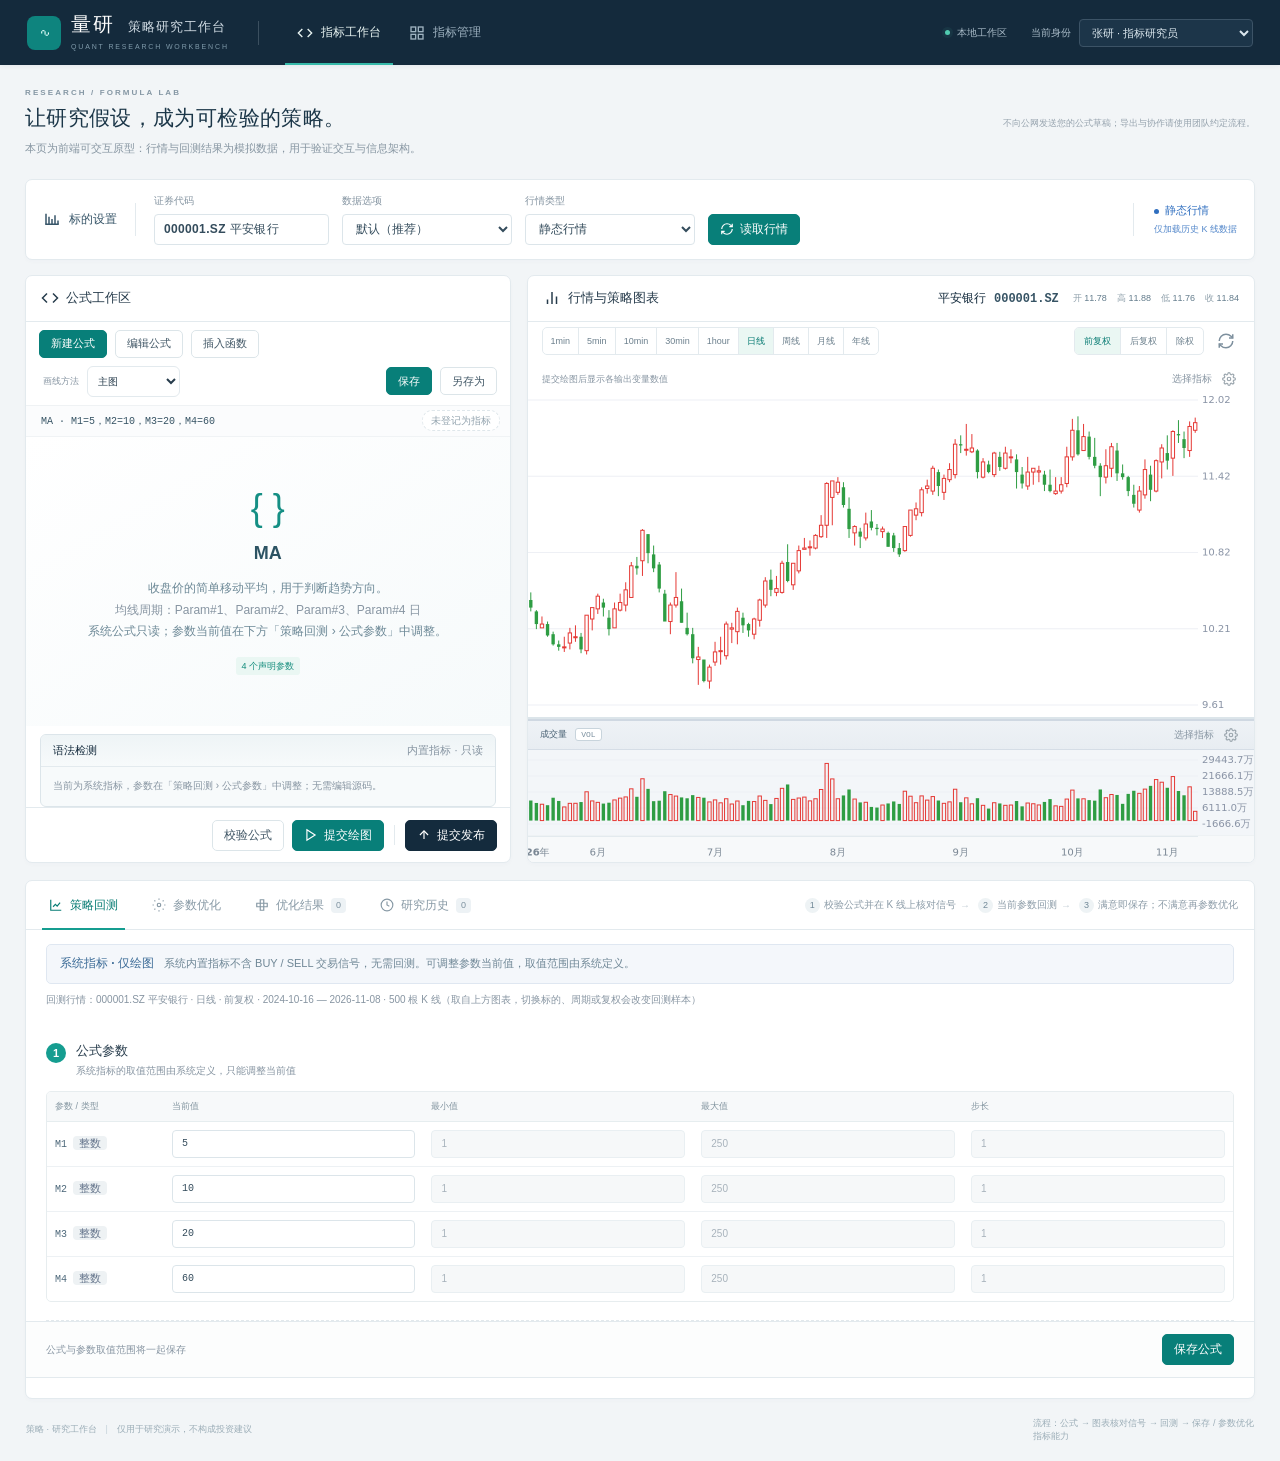
==== index.html @ 9ba0ec70 "初始发布：量研策略研究工作台静态原型 Co-authored-by: Cursor <cursoragent@cursor.com>" ====
<!doctype html>
<html lang="zh-CN">
  <head>
    <meta charset="UTF-8" />
    <meta name="viewport" content="width=device-width, initial-scale=1.0" />
    <meta name="theme-color" content="#112639" />
    <title>量研 · 策略研究工作台</title>
    <link rel="stylesheet" href="./styles.css?v=20261112m" />
    <link rel="stylesheet" href="./platform.css?v=20261119b" />
  </head>
  <body>
    <a class="skip-link" href="#main-content">跳转到主内容</a>

    <header class="topbar">
      <div class="brand">
        <div class="brand-mark" aria-hidden="true">∿</div>
        <div>
          <strong>量研<span>策略研究工作台</span></strong>
          <small>QUANT RESEARCH WORKBENCH</small>
        </div>
      </div>
      <nav class="topbar-section topbar-nav" aria-label="平台导航">
        <div class="topbar-divider" aria-hidden="true"></div>
        <a href="./index.html" class="topbar-nav-item active" aria-current="page"
          ><svg width="16" height="16" viewBox="0 0 24 24" fill="none" stroke="currentColor" stroke-width="2">
            <polyline points="16 18 22 12 16 6" />
            <polyline points="8 6 2 12 8 18" />
          </svg>
          指标工作台</a
        >
        <a href="./admin.html" class="topbar-nav-item"
          ><svg width="16" height="16" viewBox="0 0 24 24" fill="none" stroke="currentColor" stroke-width="2">
            <rect x="3" y="3" width="7" height="7" />
            <rect x="14" y="3" width="7" height="7" />
            <rect x="3" y="14" width="7" height="7" />
            <rect x="14" y="14" width="7" height="7" />
          </svg>
          指标管理</a
        >
      </nav>
      <div class="topbar-right">
        <span class="local-service"><i class="connected" aria-hidden="true"></i>本地工作区</span>
        <label class="identity-switch" title="原型演示：切换身份查看不同角色的可用操作">
          <span>当前身份</span>
          <select id="identity-select" aria-label="切换演示身份"></select>
        </label>
      </div>
    </header>

    <main id="main-content">
      <div class="page-heading">
        <div>
          <div class="eyebrow">RESEARCH / FORMULA LAB</div>
          <h1>让研究假设，成为可检验的策略。</h1>
          <p>本页为前端可交互原型：行情与回测结果为模拟数据，用于验证交互与信息架构。</p>
        </div>
        <div class="heading-actions">
          <span class="privacy-note">
            <span class="heading-dot" aria-hidden="true"></span>
            不向公网发送您的公式草稿；导出与协作请使用团队约定流程。
          </span>
        </div>
      </div>

      <!-- 行情工具栏 -->
      <section class="panel market-toolbar" data-layout="wide" aria-label="行情与数据">
          <div class="market-cluster market-cluster-primary">
          <div class="toolbar-section-label">
            <svg width="18" height="18" viewBox="0 0 24 24" fill="none" stroke="currentColor" stroke-width="2" aria-hidden="true">
              <path d="M4 19V5" />
              <path d="M8 19V9" />
              <path d="M12 19V12" />
              <path d="M16 19V7" />
              <path d="M20 19V14" />
              <path d="M3 19h18" />
            </svg>
            标的设置
          </div>
        <div class="field symbol-field symbol-search-wrap">
          <span>证券代码</span>
          <div class="symbol-search-field">
            <input
              type="text"
              id="input-symbol"
              value="000001.SZ"
              maxlength="40"
              autocomplete="off"
              spellcheck="false"
              role="combobox"
              aria-expanded="false"
              aria-controls="symbol-search-list"
              aria-autocomplete="list"
            />
            <ul id="symbol-search-list" class="symbol-search-list" role="listbox" hidden></ul>
          </div>
        </div>
          <div class="field mode-field market-scope-field">
            <span>数据选项</span>
            <select id="select-market-data-scope">
              <option value="default" selected>默认（推荐）</option>
              <option value="listing">上市以来</option>
              <option value="range">指定区间</option>
            </select>
          </div>
          </div>
          <div class="market-cluster market-cluster-range market-range-fields" id="market-range-fields" hidden>
            <div class="field">
              <span>开始日期</span>
              <input type="date" id="input-date-start" />
            </div>
            <span class="date-separator" aria-hidden="true">—</span>
            <div class="field date-end-field">
              <span>结束日期</span>
              <div class="date-end-wrap" id="date-end-wrap">
                <input type="date" id="input-date-end" />
                <span class="date-today-badge" id="date-end-today-badge" hidden aria-hidden="true">今天</span>
              </div>
            </div>
          </div>
          <div class="market-cluster market-cluster-actions">
          <div class="field mode-field market-stream-field">
            <span>行情类型</span>
            <select id="select-market-stream">
              <option value="static" selected>静态行情</option>
              <option value="dynamic">动态行情</option>
            </select>
          </div>
          <button type="button" class="primary market-load" id="btn-load-market">
            <svg width="14" height="14" viewBox="0 0 24 24" fill="none" stroke="currentColor" stroke-width="2">
              <path d="M3 12a9 9 0 0 1 9-9 9.75 9.75 0 0 1 6.74 2.74L21 8" />
              <path d="M21 3v5h-5" />
              <path d="M21 12a9 9 0 0 1-9 9 9.75 9.75 0 0 1-6.74-2.74L3 16" />
              <path d="M8 16H3v5" />
            </svg>
            读取行情
          </button>
          </div>
          <div class="mode-indicator" id="mode-indicator" data-mode="pending">
            <span><span class="mode-dot" aria-hidden="true"></span><span id="mode-indicator-title">行情来源</span></span>
            <small id="mode-indicator-sub">未读取行情 · 调整标的后请点击「读取行情」</small>
          </div>
        <p class="market-scope-hint muted small" id="market-scope-hint" hidden>
          上市以来、指定区间仅支持日线及以上周期；分钟级仍按默认 500 根加载。
        </p>
      </section>

      <!-- 公式 + 图表 -->
      <div class="workspace-grid" id="workspace-grid">
        <section class="panel formula-panel" id="formula-panel">
          <div class="panel-heading">
            <div class="panel-title">
              <svg width="18" height="18" viewBox="0 0 24 24" fill="none" stroke="currentColor" stroke-width="2" aria-hidden="true">
                <polyline points="16 18 22 12 16 6" />
                <polyline points="8 6 2 12 8 18" />
              </svg>
              <h2>公式工作区</h2>
            </div>
            <div class="formula-heading-tools" id="formula-heading-tools" hidden aria-hidden="true">
              <label class="formula-dialect-label" for="select-formula-dialect">语法模式</label>
              <select id="select-formula-dialect" class="formula-dialect-select" aria-label="公式语法模式">
                <option value="my" hidden>麦语言</option>
                <option value="tdx" selected>通达信</option>
              </select>
            </div>
          </div>
          <div class="formula-toolbar formula-toolbar-v2" data-layout="wide">
            <div class="formula-cluster formula-cluster-ops">
              <button type="button" class="primary btn-sm" id="btn-new-formula">新建公式</button>
              <button type="button" class="btn-sm" id="btn-pick-formula">编辑公式</button>
              <button type="button" class="btn-sm" id="btn-insert-fn" title="Ctrl+I">插入函数</button>
              <button type="button" class="btn-sm btn-import-indicator" id="btn-import-indicator" hidden>引入指标</button>
            </div>
            <div class="formula-cluster formula-cluster-plot">
              <label class="plot-draw-label" for="select-plot-draw-method">画线方法</label>
              <select id="select-plot-draw-method" class="plot-draw-select" aria-label="画线方法">
                <option value="main" selected>主图</option>
                <option value="sub">副图</option>
                <option value="main_axis">主图独立坐标</option>
              </select>
            </div>
            <div class="formula-cluster formula-cluster-save">
              <button type="button" class="primary btn-sm" id="btn-save-workspace">保存</button>
              <button type="button" class="btn-sm" id="btn-save-as-workspace">另存为</button>
            </div>
          </div>
          <div class="formula-toolbar-legacy" hidden aria-hidden="true">
            <select id="select-formula-kind">
              <option value="builtin" selected>内置指标策略</option>
              <option value="custom">自定义公式</option>
            </select>
            <select id="select-formula-template" aria-label="公式或指标模板"></select>
          </div>
          <div class="editor-filebar">
            <div class="editor-filebar-main">
              <span class="editor-filebar-label mono" id="editor-filebar-label" title="">未命名公式</span>
              <button type="button" class="indicator-chip" id="filebar-indicator-chip" data-tone="none">未登记为指标</button>
              <button
                type="button"
                class="icon-button editor-filebar-gear"
                id="btn-formula-meta"
                title="编辑公式名称与参数"
                aria-label="编辑公式名称与参数"
              >
                <svg width="16" height="16" viewBox="0 0 24 24" fill="none" stroke="currentColor" stroke-width="2" stroke-linecap="round" stroke-linejoin="round" aria-hidden="true">
                  <circle cx="12" cy="12" r="3" />
                  <path d="M19.4 15a1.65 1.65 0 0 0 .33 1.82l.06.06a2 2 0 1 1-2.83 2.83l-.06-.06a1.65 1.65 0 0 0-1.82-.33 1.65 1.65 0 0 0-1 1.51V21a2 2 0 1 1-4 0v-.09A1.65 1.65 0 0 0 9 19.4a1.65 1.65 0 0 0-1.82.33l-.06.06a2 2 0 1 1-2.83-2.83l.06-.06a1.65 1.65 0 0 0 .33-1.82 1.65 1.65 0 0 0-1.51-1H3a2 2 0 1 1 0-4h.09A1.65 1.65 0 0 0 4.6 9a1.65 1.65 0 0 0-.33-1.82l-.06-.06a2 2 0 1 1 2.83-2.83l.06.06A1.65 1.65 0 0 0 9 4.68a1.65 1.65 0 0 0 1-1.51V3a2 2 0 1 1 4 0v.09a1.65 1.65 0 0 0 1 1.51 1.65 1.65 0 0 0 1.82-.33l.06-.06a2 2 0 1 1 2.83 2.83l-.06.06a1.65 1.65 0 0 0-.33 1.82 1.65 1.65 0 0 0 1.51 1H21a2 2 0 1 1 0 4h-.09a1.65 1.65 0 0 0-1.51 1z" />
                </svg>
              </button>
            </div>
          </div>

          <div class="editor-host" id="editor-host">
            <div class="code-wrap" id="code-wrap">
              <div class="code-gutter" id="code-gutter" aria-hidden="true">1</div>
              <div class="code-area">
                <pre id="formula-highlight" aria-hidden="true"></pre>
                <textarea
                  id="textarea-formula"
                  spellcheck="false"
                  aria-label="通达信公式编辑器"
                  autocapitalize="off"
                  autocomplete="off"
                  autocorrect="off"
                ></textarea>
              </div>
            </div>
            <div class="formula-editor-statusbar">
              <span class="hint" id="formula-caret-hint">鼠标悬停函数名查看说明；输入缩写可联想，Enter 补全</span>
              <span class="muted" id="formula-caret-pos">行 1，列 1</span>
            </div>
            <div class="builtin-placeholder" id="builtin-placeholder" hidden>
              <span class="builtin-icon" aria-hidden="true">{ }</span>
              <h3 id="builtin-title">MACD</h3>
              <p id="builtin-desc">
                使用服务内置指标实现；参数请在下方「策略回测 › 公式参数」中调整。<br />
                回测需公式调用 BUY(条件,位置) 与 SELL(条件,位置)（自定义公式时）。
              </p>
              <span class="tag teal" id="builtin-params-tag">3 个声明参数</span>
            </div>
          </div>
          <p class="sr-only" id="formula-draft-saved-hint" aria-live="polite"></p>
          <section class="formula-syntax-panel" id="formula-syntax-panel" aria-label="语法检测">
            <header class="formula-syntax-head">
              <strong>语法检测</strong>
              <span class="muted" id="formula-syntax-summary">等待检测</span>
            </header>
            <ul class="formula-syntax-list" id="formula-syntax-list">
              <li class="hint">点击「校验公式」进行语法检测</li>
            </ul>
          </section>
          <ul class="diagnostics" id="formula-diagnostics" hidden></ul>
          <div class="formula-actions">
            <button type="button" id="btn-validate-formula">校验公式</button>
            <button type="button" class="primary" id="btn-submit-chart">
                <svg width="14" height="14" viewBox="0 0 24 24" fill="none" stroke="currentColor" stroke-width="2">
                  <polygon points="5 3 19 12 5 21 5 3" />
                </svg>
                提交绘图
              </button>
            <span class="formula-actions-sep" aria-hidden="true"></span>
            <button type="button" class="publish-button" id="btn-publish" title="保存为指标版本，进入审核 → 研发接入 → 上架流程">
              <svg width="14" height="14" viewBox="0 0 24 24" fill="none" stroke="currentColor" stroke-width="2">
                <path d="M12 19V5" />
                <path d="M5 12l7-7 7 7" />
              </svg>
              提交发布
            </button>
          </div>
        </section>

        <section class="panel chart-panel" id="chart-panel" data-layout="wide">
          <div class="panel-heading chart-panel-heading">
            <div class="panel-title chart-heading-title">
              <svg width="18" height="18" viewBox="0 0 24 24" fill="none" stroke="currentColor" stroke-width="2">
                <line x1="18" y1="20" x2="18" y2="10" />
                <line x1="12" y1="20" x2="12" y2="4" />
                <line x1="6" y1="20" x2="6" y2="14" />
              </svg>
              <h2>行情与策略图表</h2>
            </div>
            <div class="chart-heading-quote" id="chart-heading-quote">
              <span class="chart-symbol" id="chart-symbol-display">
                <span id="chart-symbol-name" class="chart-symbol-name">平安银行</span>
                <span id="chart-symbol-code" class="mono">000001.SZ</span>
              </span>
              <div class="ohlc" id="chart-ohlc">
                <span>开 <b>—</b></span>
                <span>高 <b>—</b></span>
                <span>低 <b>—</b></span>
                <span>收 <b>—</b></span>
              </div>
            </div>
          </div>
          <div class="market-chart">
            <div class="chart-loading" id="chart-loading" hidden>正在绘制…</div>
            <span class="sr-only" id="chart-last-date"></span>
            <div class="chart-period-toolbar">
              <div class="chart-cluster chart-cluster-period">
                <div class="chart-period-switch" role="group" aria-label="K 线周期">
                  <button type="button" data-chart-period="1m" aria-pressed="false">1min</button>
                  <button type="button" data-chart-period="5m" aria-pressed="false">5min</button>
                  <button type="button" data-chart-period="10m" aria-pressed="false">10min</button>
                  <button type="button" data-chart-period="30m" aria-pressed="false">30min</button>
                  <button type="button" data-chart-period="1h" aria-pressed="false">1hour</button>
                  <button type="button" class="active" data-chart-period="day" aria-pressed="true">日线</button>
                  <button type="button" data-chart-period="week" aria-pressed="false">周线</button>
                  <button type="button" data-chart-period="month" aria-pressed="false">月线</button>
                  <button type="button" data-chart-period="year" aria-pressed="false">年线</button>
                </div>
              </div>
              <div class="chart-toolbar-trailing">
                <div class="chart-adj-switch" role="group" aria-label="复权方式">
                  <button type="button" class="active" data-chart-adj="qfq" aria-pressed="true">前复权</button>
                  <button type="button" data-chart-adj="hfq" aria-pressed="false">后复权</button>
                  <button type="button" data-chart-adj="none" aria-pressed="false">除权</button>
                </div>
                <button type="button" class="icon-button chart-cluster-refresh" id="btn-chart-refresh" title="重置图表：清除主/副图指标与公式绘图加载状态（不改动公式编辑与校验）" aria-label="重置图表">
                  <svg width="18" height="18" viewBox="0 0 24 24" fill="none" stroke="currentColor" stroke-width="2">
                    <path d="M3 12a9 9 0 0 1 9-9 9.75 9.75 0 0 1 6.74 2.74L21 8" />
                    <path d="M21 3v5h-5" />
                    <path d="M21 12a9 9 0 0 1-9 9 9.75 9.75 0 0 1-6.74-2.74L3 16" />
                    <path d="M8 16H3v5" />
                  </svg>
                </button>
              </div>
            </div>
            <div class="plot-legend chart-formula-legend" id="plot-legend">
              <span class="plot-legend-title mono" id="plot-legend-title"></span>
              <div class="plot-legend-items" id="plot-legend-items">
                <span class="plot-legend-hint muted">提交绘图后显示各输出变量数值</span>
              </div>
              <div class="plot-legend-tools">
                <button
                  type="button"
                  class="plot-legend-text-link"
                  id="btn-chart-ind-picker-main"
                  aria-haspopup="dialog"
                  aria-controls="chart-ind-picker-mask"
                >
                  选择指标
                </button>
                <button
                  type="button"
                  class="plot-legend-gear"
                  id="btn-chart-mount-main-params"
                  hidden
                  title="指标参数"
                  aria-label="主图指标参数"
                >
                  <svg width="14" height="14" viewBox="0 0 24 24" fill="none" stroke="currentColor" stroke-width="2" stroke-linecap="round" stroke-linejoin="round" aria-hidden="true">
                    <circle cx="12" cy="12" r="3" />
                    <path d="M19.4 15a1.65 1.65 0 0 0 .33 1.82l.06.06a2 2 0 1 1-2.83 2.83l-.06-.06a1.65 1.65 0 0 0-1.82-.33 1.65 1.65 0 0 0-1 1.51V21a2 2 0 1 1-4 0v-.09A1.65 1.65 0 0 0 9 19.4a1.65 1.65 0 0 0-1.82.33l-.06.06a2 2 0 1 1-2.83-2.83l.06-.06a1.65 1.65 0 0 0 .33-1.82 1.65 1.65 0 0 0-1.51-1H3a2 2 0 1 1 0-4h.09A1.65 1.65 0 0 0 4.6 9a1.65 1.65 0 0 0-.33-1.82l-.06-.06a2 2 0 1 1 2.83-2.83l.06.06A1.65 1.65 0 0 0 9 4.68a1.65 1.65 0 0 0 1-1.51V3a2 2 0 1 1 4 0v.09a1.65 1.65 0 0 0 1 1.51 1.65 1.65 0 0 0 1.82-.33l.06-.06a2 2 0 1 1 2.83 2.83l-.06.06a1.65 1.65 0 0 0-.33 1.82 1.65 1.65 0 0 0 1.51 1H21a2 2 0 1 1 0 4h-.09a1.65 1.65 0 0 0-1.51 1z" />
                  </svg>
                </button>
              </div>
            </div>
            <div class="chart-host chart-stage" id="chart-stage">
              <div class="chart-pane-stack">
                <div class="chart-main-pane">
                  <canvas id="chart-canvas-main" height="240" aria-label="K 线主图"></canvas>
                </div>
                <div class="chart-sub-box" id="chart-sub-box" hidden>
                  <canvas id="chart-canvas-sub" height="130" aria-label="指标副图"></canvas>
                </div>
                <div class="chart-vol-box" id="chart-vol-box">
                  <div class="chart-pane-head chart-lower-head" id="chart-lower-head" aria-hidden="false">
                    <span class="chart-pane-title" id="chart-lower-pane-title">成交量</span>
                    <span class="chart-pane-tag" id="chart-lower-pane-tag">VOL</span>
                    <div class="chart-lower-legend" id="plot-sub-legend">
                      <span class="plot-legend-title mono" id="plot-sub-legend-title"></span>
                      <div class="plot-legend-items" id="plot-sub-legend-items"></div>
                    </div>
                    <div class="plot-legend-tools plot-legend-tools--sub">
                      <button
                        type="button"
                        class="plot-legend-text-link"
                        id="btn-chart-ind-picker-sub"
                        aria-haspopup="dialog"
                        aria-controls="chart-ind-picker-mask"
                      >
                        选择指标
                      </button>
                      <button
                        type="button"
                        class="plot-legend-gear"
                        id="btn-chart-mount-sub-params"
                        hidden
                        title="指标参数"
                        aria-label="副图指标参数"
                      >
                        <svg width="14" height="14" viewBox="0 0 24 24" fill="none" stroke="currentColor" stroke-width="2" stroke-linecap="round" stroke-linejoin="round" aria-hidden="true">
                          <circle cx="12" cy="12" r="3" />
                          <path d="M19.4 15a1.65 1.65 0 0 0 .33 1.82l.06.06a2 2 0 1 1-2.83 2.83l-.06-.06a1.65 1.65 0 0 0-1.82-.33 1.65 1.65 0 0 0-1 1.51V21a2 2 0 1 1-4 0v-.09A1.65 1.65 0 0 0 9 19.4a1.65 1.65 0 0 0-1.82.33l-.06.06a2 2 0 1 1-2.83-2.83l.06-.06a1.65 1.65 0 0 0 .33-1.82 1.65 1.65 0 0 0-1.51-1H3a2 2 0 1 1 0-4h.09A1.65 1.65 0 0 0 4.6 9a1.65 1.65 0 0 0-.33-1.82l-.06-.06a2 2 0 1 1 2.83-2.83l.06.06A1.65 1.65 0 0 0 9 4.68a1.65 1.65 0 0 0 1-1.51V3a2 2 0 1 1 4 0v.09a1.65 1.65 0 0 0 1 1.51 1.65 1.65 0 0 0 1.82-.33l.06-.06a2 2 0 1 1 2.83 2.83l-.06.06a1.65 1.65 0 0 0-.33 1.82 1.65 1.65 0 0 0 1.51 1H21a2 2 0 1 1 0 4h-.09a1.65 1.65 0 0 0-1.51 1z" />
                        </svg>
                      </button>
                    </div>
                  </div>
                  <canvas id="chart-canvas-vol" height="88" aria-label="成交量"></canvas>
                </div>
              </div>
              <div class="chart-crosshair" id="chart-crosshair" hidden>
                <div class="chart-crosshair-v"></div>
                <div class="chart-crosshair-h"></div>
              </div>
              <div class="chart-hover-tip" id="chart-hover-tip" hidden aria-hidden="true"></div>
              <div class="chart-placeholder" id="chart-placeholder">
                <strong>尚未加载行情</strong>
              </div>
            </div>
            <div class="chart-time-foot" id="chart-time-foot">
              <canvas id="chart-canvas-time" height="26" aria-label="时间横轴"></canvas>
              <div class="chart-crosshair-badge chart-crosshair-badge--time" id="crosshair-label-time" hidden></div>
            </div>
            <div class="chart-crosshair-badge chart-crosshair-badge--price" id="crosshair-label-price" hidden></div>
          </div>
        </section>
      </div>

      <!-- 研究区：策略回测 → 参数优化 → 优化结果 → 研究历史 -->
      <section class="panel research-panel" id="research-panel">
        <div class="research-tabbar">
          <div class="tabs" role="tablist" aria-label="研究工作台">
            <button type="button" role="tab" id="tab-backtest" aria-selected="true">
              <svg width="14" height="14" viewBox="0 0 24 24" fill="none" stroke="currentColor" stroke-width="2">
                <path d="M3 3v18h18" />
                <path d="M7 15l4-4 3 3 5-6" />
              </svg>
              策略回测
            </button>
            <button type="button" role="tab" id="tab-config" aria-selected="false">
              <svg width="14" height="14" viewBox="0 0 24 24" fill="none" stroke="currentColor" stroke-width="2">
                <circle cx="12" cy="12" r="3" />
                <path d="M12 1v2M12 21v2M4.22 4.22l1.42 1.42M18.36 18.36l1.42 1.42M1 12h2M21 12h2M4.22 19.78l1.42-1.42M18.36 5.64l1.42-1.42" />
              </svg>
              参数优化
            </button>
            <button type="button" role="tab" id="tab-results" aria-selected="false">
              <svg width="14" height="14" viewBox="0 0 24 24" fill="none" stroke="currentColor" stroke-width="2">
                <path d="M9 3h6v6H9zM9 15h6v6H9zM15 9h6v6h-6zM3 9h6v6H3z" />
              </svg>
              优化结果 <span class="count" id="count-results">0</span>
            </button>
            <button type="button" role="tab" id="tab-history" aria-selected="false">
              <svg width="14" height="14" viewBox="0 0 24 24" fill="none" stroke="currentColor" stroke-width="2">
                <circle cx="12" cy="12" r="10" />
                <path d="M12 6v6l4 2" />
              </svg>
              研究历史 <span class="count" id="count-history">0</span>
            </button>
          </div>
          <ol class="flow-steps" aria-label="推荐流程">
            <li>校验公式并在 K 线上核对信号</li>
            <li>当前参数回测</li>
            <li>满意即保存；不满意再参数优化</li>
          </ol>
        </div>

        <div class="run-progress" id="run-progress" hidden>
          <span class="run-progress-label"
            ><span class="status-dot pulsing" aria-hidden="true"></span>
            <span id="run-progress-label">研究进行中…</span></span
          >
          <div class="progress-track" aria-hidden="true"><span id="run-progress-bar" style="width: 0%"></span></div>
          <button type="button" id="btn-cancel-run" class="danger-button">取消任务</button>
        </div>

        <div class="research-context" id="research-context">
          <div class="research-capability" id="research-capability" data-state="pending">
            <strong id="research-capability-title">等待识别公式能力</strong>
            <span id="research-capability-desc"></span>
          </div>
          <p class="research-dataset muted small" id="research-dataset-line"></p>
        </div>

        <!-- 策略回测 -->
        <div class="research-pane" id="pane-backtest" role="tabpanel">
          <section class="flow-section">
            <header class="flow-head">
              <span class="flow-no">1</span>
              <div>
                <h3>公式参数</h3>
                <p class="muted small" id="param-def-hint"></p>
              </div>
            </header>
            <div class="table-scroll">
              <table class="parameter-table">
                <thead>
                  <tr>
                    <th>参数 / 类型</th>
                    <th>当前值</th>
                    <th>最小值</th>
                    <th>最大值</th>
                    <th>步长</th>
                  </tr>
                </thead>
                <tbody id="param-def-tbody"></tbody>
              </table>
            </div>
            <ul class="research-errors" id="param-def-errors" hidden></ul>
          </section>

          <div class="pane-footer plot-only-footer">
            <span class="muted small" id="plot-only-save-hint"></span>
            <button type="button" class="primary" id="btn-plot-only-save">保存公式</button>
          </div>

          <section class="flow-section research-only" id="backtest-conditions">
            <header class="flow-head">
              <span class="flow-no">2</span>
              <div>
                <h3>回测条件</h3>
                <p class="muted small">参数优化沿用同一套条件，不需要重复设置</p>
              </div>
            </header>
            <div class="cond-grid">
              <div class="cond-block">
                <div class="cond-title"><h4>资金与成本</h4><span class="muted small" id="fee-hint"></span></div>
                <div class="fields four">
                  <label class="field">
                    <span>初始资金（元）</span>
                    <input type="number" id="exec-capital" min="1000" step="1000" value="100000" />
                  </label>
                  <label class="field" title="BUY 信号按「可用资金 × 持仓上限」开仓，SELL 信号全部平仓；不支持按手数设置">
                    <span>持仓上限</span>
                    <div class="number-input with-unit">
                      <input type="number" id="exec-position" min="1" max="100" value="100" />
                      <span>%</span>
                    </div>
                  </label>
                  <label class="field">
                    <span>佣金费率（双向）</span>
                    <div class="number-input with-unit">
                      <input type="number" id="exec-commission" step="0.001" min="0" value="0.025" />
                      <span>%</span>
                    </div>
                  </label>
                  <label class="field">
                    <span>最低佣金（元/笔）</span>
                    <input type="number" id="exec-min-commission" step="1" min="0" value="5" />
                  </label>
                  <label class="field">
                    <span>印花税（卖出）</span>
                    <div class="number-input with-unit">
                      <input type="number" id="exec-stamp" disabled />
                      <span>%</span>
                    </div>
                  </label>
                  <label class="field">
                    <span>过户费（双向）</span>
                    <div class="number-input with-unit">
                      <input type="number" id="exec-transfer" disabled />
                      <span>%</span>
                    </div>
                  </label>
                  <label class="field">
                    <span>滑点比例</span>
                    <div class="number-input with-unit">
                      <input type="number" id="exec-slippage" step="0.01" min="0" value="0.1" />
                      <span>%</span>
                    </div>
                  </label>
                  <label class="field">
                    <span>成交价格</span>
                    <select id="exec-fill-mode">
                      <option value="next_open" selected>信号次根开盘价</option>
                      <option value="close">信号当根收盘价</option>
                    </select>
                  </label>
                </div>
              </div>
              <div class="cond-block">
                <div class="cond-title"><h4>交易规则</h4><span class="tag teal" id="rules-instrument-tag">—</span></div>
                <dl class="rules-grid" id="rules-grid"></dl>
                <label class="check-label">
                  <input type="checkbox" id="rules-limit" checked />
                  涨停不买入、跌停不卖出（顺延至可成交的 K 线）
                </label>
              </div>
            </div>

            <div class="cond-block risk-panel" id="risk-panel">
              <div class="cond-title">
                <label class="check-label risk-master">
                  <input type="checkbox" id="research-risk" />
                  <strong>启用风控</strong>
                  <span class="muted">止损止盈按 K 线逐根判断</span>
                </label>
                <label class="field inline-field">
                  <span>触发口径</span>
                  <select id="risk-trigger">
                    <option value="close">收盘价触发 · 下一根开盘执行</option>
                    <option value="intraday">盘中触价 · 按触发价成交</option>
                  </select>
                </label>
              </div>
              <div class="risk-rules" id="risk-rules">
                <div class="risk-rule" data-rule="fixedStop">
                  <label class="check-label"><input type="checkbox" data-risk-on="fixedStop" checked /><strong>固定止损</strong></label>
                  <p>亏损达到
                    <span class="number-input with-unit inline"><input type="number" data-risk="fixedStop.pct" value="5" min="0.1" step="0.5" /><span>%</span></span>
                    卖出</p>
                </div>
                <div class="risk-rule" data-rule="fixedTake">
                  <label class="check-label"><input type="checkbox" data-risk-on="fixedTake" checked /><strong>固定止盈</strong></label>
                  <p>盈利达到
                    <span class="number-input with-unit inline"><input type="number" data-risk="fixedTake.pct" value="15" min="0.1" step="1" /><span>%</span></span>
                    卖出</p>
                </div>
                <div class="risk-rule" data-rule="trailStop">
                  <label class="check-label"><input type="checkbox" data-risk-on="trailStop" /><strong>移动止损</strong></label>
                  <p>自持仓期最高价回落
                    <span class="number-input with-unit inline"><input type="number" data-risk="trailStop.pct" value="8" min="0.1" step="0.5" /><span>%</span></span>
                    卖出</p>
                </div>
                <div class="risk-rule" data-rule="trailTake">
                  <label class="check-label"><input type="checkbox" data-risk-on="trailTake" /><strong>移动止盈</strong></label>
                  <p>盈利达到
                    <span class="number-input with-unit inline"><input type="number" data-risk="trailTake.activate" value="10" min="0.1" step="1" /><span>%</span></span>
                    后启动跟踪，自最高价回落
                    <span class="number-input with-unit inline"><input type="number" data-risk="trailTake.callback" value="3" min="0.1" step="0.5" /><span>%</span></span>
                    卖出</p>
                </div>
                <div class="risk-rule" data-rule="breakeven">
                  <label class="check-label"><input type="checkbox" data-risk-on="breakeven" /><strong>保本止损</strong></label>
                  <p>盈利达到
                    <span class="number-input with-unit inline"><input type="number" data-risk="breakeven.trigger" value="5" min="0.1" step="0.5" /><span>%</span></span>
                    后，止损上移至成本价 +
                    <span class="number-input with-unit inline"><input type="number" data-risk="breakeven.offset" value="0.2" min="0" step="0.1" /><span>%</span></span>
                  </p>
                </div>
                <div class="risk-rule" data-rule="timeStop">
                  <label class="check-label"><input type="checkbox" data-risk-on="timeStop" /><strong>时间止损</strong></label>
                  <p>持仓满
                    <span class="number-input inline"><input type="number" data-risk="timeStop.bars" value="20" min="1" step="1" /></span>
                    根 K 线且收益低于
                    <span class="number-input with-unit inline"><input type="number" data-risk="timeStop.minRet" value="2" step="0.5" /><span>%</span></span>
                    时卖出</p>
                </div>
              </div>
              <p class="muted small">多个止损同时生效时取最高的止损价；同一根 K 线同时触及止损与止盈时按止损处理（保守口径）。风控退出会在交易明细中标注退出原因。</p>
            </div>
            <ul class="research-errors" id="backtest-errors" hidden></ul>
          </section>

          <div class="pane-footer research-only">
            <div class="footer-info">
              <strong>回测区间</strong>
              <span class="muted small" id="backtest-range-line"></span>
            </div>
            <div class="action-buttons">
              <span class="blocked-reason muted" id="backtest-blocked-reason"></span>
              <button type="button" class="primary" id="btn-run-backtest">
                <svg width="15" height="15" viewBox="0 0 24 24" fill="none" stroke="currentColor" stroke-width="2"><path d="M6 4l14 8-14 8z" /></svg>
                用当前参数回测
              </button>
            </div>
          </div>

          <section class="flow-section research-only" id="backtest-result" hidden>
            <header class="flow-head">
              <span class="flow-no">3</span>
              <div>
                <h3>回测结果</h3>
                <p class="muted small">结果满意：保存公式即可；不满意：调整参数重新回测，或进入参数优化批量寻找更优参数</p>
              </div>
              <div class="inline-actions flow-actions">
                <button type="button" class="btn-sm" id="btn-goto-optimize">不满意，去参数优化</button>
                <button type="button" class="primary btn-sm" id="btn-backtest-save">满意，保存公式</button>
              </div>
            </header>
            <div class="notice warning" id="backtest-stale" hidden>
              公式、参数、回测条件或行情已变化，下方结果已过期。
              <button type="button" class="text-button" id="btn-backtest-rerun">重新回测</button>
            </div>
            <div class="evaluation-period" id="backtest-result-meta"></div>
            <ul class="notice-list" id="backtest-notes" hidden></ul>
            <div class="report" id="backtest-report"></div>
          </section>
        </div>

        <!-- 参数优化 -->
        <div class="research-pane" id="pane-config" role="tabpanel" hidden>
          <div class="empty large-empty" id="optimize-unavailable" hidden>
            <h3>当前公式无需参数优化</h3>
            <p>只有同时调用了 BUY(条件,位置) 和 SELL(条件,位置) 的交易策略才需要回测与参数优化。纯绘图公式在「策略回测」中设置参数取值范围后即可保存。</p>
          </div>
          <div class="research-only">
            <fieldset class="research-form" id="research-form">
              <section class="flow-section">
                <header class="flow-head">
                  <span class="flow-no">1</span>
                  <div>
                    <h3>优化参数</h3>
                    <p class="muted small">勾选要扫描的参数，扫描区间需落在公式允许范围内；未勾选的参数固定使用当前值</p>
                  </div>
                </header>
                <div class="table-scroll">
                  <table class="parameter-table">
                    <thead>
                      <tr>
                        <th>参数 / 类型</th>
                        <th>当前值</th>
                        <th>允许范围</th>
                        <th>参与优化</th>
                        <th>扫描最小</th>
                        <th>扫描最大</th>
                        <th>步长</th>
                        <th>取值数</th>
                      </tr>
                    </thead>
                    <tbody id="param-opt-tbody"></tbody>
                  </table>
                </div>
                <div class="constraint-section">
                  <div class="section-heading">
                    <h4>参数约束</h4>
                    <button type="button" class="text-button" id="btn-add-constraint">+ 添加约束</button>
                  </div>
                  <p class="muted small" id="constraints-empty">没有额外约束。可设置短周期 &lt; 长周期，筛除无效组合。</p>
                  <div id="constraints-list"></div>
                </div>
              </section>

              <section class="flow-section">
                <header class="flow-head">
                  <span class="flow-no">2</span>
                  <div>
                    <h3>优化方法</h3>
                    <p class="muted small">按时间顺序切分训练集与测试集，只在训练集上选优，测试集用于检验是否过拟合</p>
                  </div>
                </header>
                <div class="fields four">
                  <label class="field">
                    <span>回测引擎</span>
                    <select id="research-engine">
                      <option value="vectorbt">VectorBT · 向量化</option>
                      <option value="legacy">传统引擎 · 逐笔执行</option>
                    </select>
                  </label>
                  <label class="field">
                    <span>搜索算法</span>
                    <select id="research-algorithm">
                      <option value="grid">网格搜索</option>
                      <option value="genetic">遗传算法（仅传统引擎）</option>
                    </select>
                  </label>
                  <label class="field">
                    <span>训练集优化目标</span>
                    <select id="research-objective">
                      <option value="sharpe">夏普比率</option>
                      <option value="annual_return">年化收益率</option>
                      <option value="calmar">卡玛比率</option>
                    </select>
                  </label>
                  <label class="field">
                    <span>训练 / 测试划分</span>
                    <select id="research-train-ratio">
                      <option value="0.7">70% 训练 / 30% 测试</option>
                      <option value="1">100% 训练 / 无测试集</option>
                    </select>
                  </label>
                </div>
                <div class="fields four">
                  <label class="field">
                    <span>合格条件 · 最少交易数</span>
                    <input type="number" id="research-min-trades" min="0" max="10000" value="3" />
                  </label>
                  <label class="field">
                    <span>合格条件 · 最大回撤上限</span>
                    <div class="number-input with-unit">
                      <input type="number" id="research-max-dd" min="1" max="100" value="30" />
                      <span>%</span>
                    </div>
                  </label>
                </div>
                <p class="muted small field-note"><span id="engine-note"></span> 训练集不满足合格条件的参数组合判为「不合格」，不参与选优。</p>
                <div class="genetic-settings" id="genetic-settings" hidden>
                  <div class="sub-heading">遗传设置</div>
                  <div class="fields four">
                    <label class="field">
                      <span>种群大小</span>
                      <input type="number" id="ga-population" min="4" max="200" value="24" />
                    </label>
                    <label class="field">
                      <span>迭代代数</span>
                      <input type="number" id="ga-generations" min="1" max="100" value="6" />
                    </label>
                    <label class="field">
                      <span>随机种子</span>
                      <input type="number" id="ga-seed" min="0" value="42" />
                    </label>
                  </div>
                  <p class="muted small">遗传搜索不保证遍历全部组合，仅在已评估候选中选优；相同种子可复现。</p>
                </div>
              </section>

              <section class="flow-section">
                <header class="flow-head">
                  <span class="flow-no">3</span>
                  <div>
                    <h3>回测条件</h3>
                    <p class="muted small">沿用「策略回测」中的设置</p>
                  </div>
                  <button type="button" class="text-button flow-actions" id="btn-edit-conditions">修改回测条件</button>
                </header>
                <dl class="rules-grid cond-summary" id="optimize-cond-summary"></dl>
                <p class="notice warning risk-engine-notice" id="risk-engine-notice" hidden>
                  回测条件启用了风控，VectorBT 向量化引擎不支持风控规则。
                  <button type="button" class="text-button" id="btn-switch-legacy">切换到传统引擎</button>
                </p>
              </section>
            </fieldset>

            <ul class="research-errors" id="research-errors" hidden></ul>

            <div class="pane-footer estimate-footer">
              <div class="estimate-summary" id="estimate-box" data-level="idle">
                <div class="estimate-figure"><strong id="estimate-count">—</strong><span>将评估的参数组</span></div>
                <div class="estimate-figure"><strong id="estimate-time">—</strong><span>预计耗时（本机实测估算）</span></div>
                <div class="estimate-text">
                  <b id="estimate-line1">组合规模待估算</b>
                  <span id="estimate-line2"></span>
                </div>
              </div>
              <div class="action-buttons">
                <span class="blocked-reason muted" id="research-blocked-reason"></span>
                <button type="button" class="primary" id="btn-start-research">
                  <svg width="15" height="15" viewBox="0 0 24 24" fill="none" stroke="currentColor" stroke-width="2">
                    <path d="M9 3h6v6H9zM9 15h6v6H9z" />
                  </svg>
                  开始优化
                </button>
              </div>
            </div>
          </div>
        </div>

        <!-- 优化结果：列表 → 候选详情 -->
        <div class="results-content" id="pane-results" role="tabpanel" hidden>
          <div class="empty large-empty" id="results-empty">
            <h3 id="results-empty-title">暂无优化结果</h3>
            <p id="results-empty-desc"></p>
          </div>
          <div id="results-body" hidden>
            <div class="snapshot-warning">
              <div class="results-title">
                <span class="tag teal" id="results-run-id">研究 —</span>
                <span class="tag neutral" id="results-run-status">—</span>
                <span class="muted small" id="results-meta"></span>
              </div>
              <div class="inline-actions">
                <button type="button" class="text-button" id="btn-export-csv">导出候选（CSV）</button>
                <button type="button" class="text-button" id="btn-export-snapshot">导出请求快照（JSON）</button>
              </div>
            </div>
            <div class="notice info" id="results-history-notice" hidden></div>
            <div class="evaluation-period" id="results-eval-period"></div>

            <div id="results-list-view">
              <div class="results-best" id="results-best"></div>
              <div class="results-toolbar">
                <span id="results-summary" class="muted small"></span>
                <label class="check-label"><input type="checkbox" id="results-only-eligible" /> 只看合格候选</label>
              </div>
              <div class="table-scroll">
                <table class="result-table">
                  <thead id="results-thead"></thead>
                  <tbody id="results-table-body"></tbody>
                </table>
              </div>
              <div class="results-pager" id="results-pager"></div>
              <p class="table-footnote" id="results-footnote"></p>
            </div>

            <div id="results-detail-view" hidden>
              <div class="detail-nav">
                <button type="button" class="btn-sm" id="btn-detail-back">‹ 返回结果列表</button>
                <div class="candidate-title">
                  <h3 id="details-title">候选 —</h3>
                  <span class="tag" id="details-badge"></span>
                  <span class="parameter-values" id="details-params-inline"></span>
                </div>
                <div class="inline-actions">
                  <span class="muted small" id="details-position"></span>
                  <button type="button" class="btn-sm" id="btn-cand-prev">‹ 上一个</button>
                  <button type="button" class="btn-sm" id="btn-cand-next">下一个 ›</button>
                </div>
              </div>
              <div class="detail-actions">
                <div class="table-scroll compare-table">
                  <table id="details-compare"></table>
                </div>
                <div class="inline-actions">
                  <button type="button" class="primary btn-sm" id="btn-apply-to-chart">应用参数并回测</button>
                </div>
              </div>
              <div class="notice warning" id="details-stale" hidden></div>
              <div class="detail-period">
                <div class="segmented" role="group" aria-label="详情评估区间">
                  <button type="button" id="seg-train" aria-pressed="true">训练集</button>
                  <button type="button" id="seg-test" aria-pressed="false">测试集</button>
                </div>
                <span class="muted" id="details-period-text"></span>
              </div>
              <div class="report" id="candidate-report"></div>
            </div>
          </div>
        </div>

        <!-- 研究历史 -->
        <div class="history-content" id="pane-history" role="tabpanel" hidden>
          <div class="section-heading">
            <div>
              <h3>研究历史 <span class="count" id="history-title-count">0</span></h3>
              <p class="muted small">每次参数优化保存独立请求快照（公式源码、行情口径与全部配置）。加载配置会覆盖当前草稿，但不会更改已保存的研究结果。最多保留最近 50 条。</p>
            </div>
            <button type="button" id="btn-refresh-history">
              <svg width="14" height="14" viewBox="0 0 24 24" fill="none" stroke="currentColor" stroke-width="2">
                <path d="M3 12a9 9 0 0 1 9-9 9.75 9.75 0 0 1 6.74 2.74L21 8" />
                <path d="M21 3v5h-5" />
                <path d="M21 12a9 9 0 0 1-9 9 9.75 9.75 0 0 1-6.74-2.74L3 16" />
                <path d="M8 16H3v5" />
              </svg>
              刷新历史
            </button>
          </div>
          <div class="table-scroll">
            <table>
              <thead>
                <tr>
                  <th>研究编号</th>
                  <th>创建时间</th>
                  <th>公式</th>
                  <th>标的 · 周期</th>
                  <th>引擎 / 算法</th>
                  <th>目标 · 训练最优</th>
                  <th>状态</th>
                  <th>进度</th>
                  <th>操作</th>
                </tr>
              </thead>
              <tbody id="history-table-body"></tbody>
            </table>
          </div>
          <p class="muted small empty-row" id="history-empty">暂无研究历史，完成第一次参数优化后可在这里追溯。</p>
        </div>
      </section>
      <footer class="app-footer">
        <div>
          <span>策略 · 研究工作台</span><span class="footer-divider">|</span
          ><span>仅用于研究演示，不构成投资建议</span>
        </div>
        <div>
          <span>流程：公式 → 图表核对信号 → 回测 → 保存 / 参数优化</span>
          <details class="capabilities">
            <summary>指标能力</summary>
            <dl>
              <div>
                <dt>绘图（PLOT）</dt>
                <dd>PLOT 表达式 ON MAIN|SUB [COLOR] [WIDTH] [LABEL] [STYLE]；MARK 条件 [LABEL] [POSITION] [COLOR]。</dd>
              </div>
              <div>
                <dt>回测门控</dt>
                <dd>调用了 BUY(条件,位置) 与 SELL(条件,位置) 的公式才可回测与参数优化；买入按持仓上限开仓（默认全仓），卖出全部平仓，信号先买后卖、一买一卖。</dd>
              </div>
              <div>
                <dt>内置 MACD</dt>
                <dd>参数当前值在「策略回测 › 公式参数」中调整。</dd>
              </div>
            </dl>
          </details>
        </div>
      </footer>
    </main>

    <!-- 确认研究 -->
    <dialog class="research-confirmation" id="dialog-confirm-research">
      <h2>确认开始参数优化</h2>
      <p class="muted small" id="confirm-sub">
        以下为固定快照预览；确认后将创建本地模拟任务（不调用远端公式服务）。
      </p>
      <div class="confirmation-summary" id="confirm-summary-grid"></div>

      <h3>参数与扫描区间</h3>
      <div class="table-scroll">
        <table>
          <thead>
            <tr>
              <th>参数</th>
              <th>当前值</th>
              <th>允许范围</th>
              <th>本次扫描域</th>
            </tr>
          </thead>
          <tbody id="confirm-param-tbody"></tbody>
        </table>
      </div>
      <p class="small muted" id="confirm-constraints-line"></p>

      <details id="confirm-source-details">
        <summary>查看本次源码快照</summary>
        <pre class="mono" id="confirm-source-pre"></pre>
      </details>

      <h3>预热与研究限制（说明）</h3>
      <ul>
        <li>预热窗口取参数最大取值（不少于 20 根 K 线），预热期内不买入；训练 / 测试按时间顺序切分，仅训练集选优。</li>
        <li>只做多；按整手成交，遵循所选标的的 T+1 / T+0 与涨跌停规则；分红除权按图表所选复权口径处理。</li>
        <li>本原型在浏览器内用公式的 BUY / SELL 信号回测，正式环境由后端计算引擎执行。</li>
        <li>仅供研究交流，不构成任何投资建议。</li>
      </ul>

      <footer>
        <span>按 Esc 关闭对话框，不创建任务。</span>
        <button type="button" id="confirm-cancel">取消</button>
        <button type="button" class="primary" id="confirm-ok">确认并开始优化</button>
      </footer>
    </dialog>

    <div class="toast-region" id="toast-region" aria-live="polite"></div>

    <!-- 公式名称与参数（文件栏齿轮） -->
    <div class="modal-mask" id="formula-meta-mask" hidden role="presentation">
      <div class="modal modal-sm formula-meta-modal" role="dialog" aria-labelledby="formula-meta-title" aria-modal="true">
        <header class="modal-head">
          <h3 id="formula-meta-title">公式名称与参数</h3>
          <p class="modal-meta muted small">名称与各参数均为选填；最多 16 个。确定后写入源码顶部。</p>
        </header>
        <div class="modal-body">
          <label class="formula-meta-name-field">
            <span>名称</span>
            <input type="text" id="formula-meta-name" placeholder="未命名公式" autocomplete="off" maxlength="64" />
          </label>
          <div class="formula-meta-params-head muted small">
            <span>参数名</span>
            <span>当前值</span>
            <span aria-hidden="true"></span>
          </div>
          <div class="formula-meta-params" id="formula-meta-params"></div>
          <button type="button" class="btn-sm formula-meta-add" id="formula-meta-add">新增参数</button>
        </div>
        <footer class="modal-foot">
          <button type="button" id="formula-meta-cancel">取消</button>
          <button type="button" class="primary" id="formula-meta-ok">确定</button>
        </footer>
      </div>
    </div>

    <!-- 插入函数 -->
    <div class="modal-mask" id="fn-dialog-mask" hidden role="presentation">
      <div class="modal modal-lg" role="dialog" aria-labelledby="fn-dialog-title" aria-modal="true">
        <header class="modal-head">
          <h3 id="fn-dialog-title">插入函数</h3>
          <p class="modal-meta" id="fn-dialog-meta">双击列表项或点「插入」写入光标处</p>
        </header>
        <div class="modal-body modal-body-fn">
          <div class="fn-toolbar">
            <input type="search" id="fn-search" placeholder="搜索函数名 / 中文名 / 用法关键字" autocomplete="off" />
          </div>
          <div class="fn-dlg" id="fn-dlg" data-layout="wide">
            <div class="fn-dlg-pick">
              <div class="fn-cats" id="fn-cats"></div>
              <div class="fn-list" id="fn-list"></div>
            </div>
            <div class="fn-detail" id="fn-detail"></div>
          </div>
        </div>
        <footer class="modal-foot">
          <button type="button" id="fn-dialog-close">取消</button>
          <button type="button" class="primary" id="fn-dialog-insert">插入</button>
        </footer>
      </div>
    </div>

    <!-- K 线图表 · 内置指标选择（可搜索列表，适配指标扩容） -->
    <div class="modal-mask" id="chart-ind-picker-mask" hidden role="presentation">
      <div class="modal modal-md chart-ind-picker-modal" role="dialog" aria-labelledby="chart-ind-picker-title" aria-modal="true">
        <header class="modal-head">
          <h3 id="chart-ind-picker-title">选择主图指标</h3>
          <p class="modal-meta muted small" id="chart-ind-picker-meta">支持名称 / 说明模糊搜索；公式指标由工作区「提交绘图」加载</p>
        </header>
        <div class="modal-body">
          <input type="search" id="chart-ind-picker-search" class="ind-search" placeholder="搜索指标…" autocomplete="off" />
          <div class="chart-ind-picker-list" id="chart-ind-picker-list" role="listbox"></div>
        </div>
        <footer class="modal-foot">
          <button type="button" id="chart-ind-picker-close">关闭</button>
        </footer>
      </div>
    </div>

    <!-- 图表内置指标参数 -->
    <div class="modal-mask" id="chart-ind-params-mask" hidden role="presentation">
      <div class="modal modal-sm" role="dialog" aria-labelledby="chart-ind-params-title" aria-modal="true">
        <header class="modal-head">
          <h3 id="chart-ind-params-title">指标参数</h3>
        </header>
        <div class="modal-body">
          <div class="ind-param-grid" id="chart-ind-param-fields"></div>
          <p class="muted small">仅作用于当前 K 线图表，不修改公式编辑区与公式参数。</p>
        </div>
        <footer class="modal-foot">
          <button type="button" id="chart-ind-params-close">取消</button>
          <button type="button" class="primary" id="chart-ind-params-ok">确定</button>
        </footer>
      </div>
    </div>

    <!-- 引入指标 -->
    <div class="modal-mask" id="ind-dialog-mask" hidden role="presentation">
      <div class="modal modal-md modal-ind-import" role="dialog" aria-labelledby="ind-dialog-title" aria-modal="true">
        <header class="modal-head">
          <h3 id="ind-dialog-title">引入指标</h3>
          <div class="ind-tabs ind-import-only-tabs" id="ind-import-tabs" role="tablist">
            <button type="button" class="active" data-ind-tab="builtin" role="tab" aria-selected="true">内置指标</button>
            <button type="button" data-ind-tab="custom" role="tab" aria-selected="false">自定义公式</button>
          </div>
        </header>
        <div class="modal-body">
          <input type="search" id="ind-search" class="ind-search" placeholder="模糊搜索指标 / 公式名称…" autocomplete="off" />
          <div class="ind-dlg">
            <div class="ind-list" id="ind-list"></div>
            <div class="ind-detail" id="ind-detail"></div>
          </div>
        </div>
        <footer class="modal-foot">
          <button type="button" id="ind-dialog-close">取消</button>
          <button type="button" class="primary" id="ind-dialog-ok">引入</button>
        </footer>
      </div>
    </div>

    <!-- 提交发布：保存为指标版本 -->
    <div class="modal-mask" id="publish-mask" hidden role="presentation">
      <div class="modal modal-lg publish-modal" role="dialog" aria-labelledby="publish-title" aria-modal="true">
        <header class="modal-head">
          <h3 id="publish-title">提交发布</h3>
          <p class="modal-meta" id="publish-meta"></p>
        </header>
        <div class="modal-body publish-body">
          <div id="publish-form">
            <section class="pub-section">
              <h4><span class="pub-no">1</span>发布前检查</h4>
              <ul class="pub-checks" id="publish-checks"></ul>
            </section>

            <section class="pub-section">
              <h4><span class="pub-no">2</span>指标信息</h4>
              <div class="pub-grid">
                <label class="field"><span>指标名称 *</span><input type="text" id="pub-name" maxlength="24" placeholder="后台与审核中使用的名称" /></label>
                <label class="field"><span>指标编码</span><input type="text" id="pub-code" disabled /></label>
                <label class="field"><span>分类</span><select id="pub-category"></select></label>
                <label class="field"><span>C 端展示名</span><input type="text" id="pub-display" maxlength="16" placeholder="留空则同指标名称" /></label>
                <label class="field pub-span2"><span>简介（C 端指标说明页展示）</span><input type="text" id="pub-summary" maxlength="80" placeholder="一句话说明指标用途与读法" /></label>
                <label class="field"><span>可见范围</span><select id="pub-visibility"></select></label>
              </div>
            </section>

            <section class="pub-section">
              <h4><span class="pub-no">3</span>下发契约<small class="muted">C 端与云端计算按字段编码对齐，字段增删属于契约变更</small></h4>
              <div class="table-scroll">
                <table class="pub-table">
                  <thead><tr><th>下发</th><th>字段编码</th><th>展示名</th><th>类型</th><th>默认窗格</th><th>精度</th></tr></thead>
                  <tbody id="pub-outputs"></tbody>
                </table>
              </div>
              <div class="pub-sub-head">
                <strong>参数与 C 端可调范围</strong>
                <span class="muted small">取自「策略回测 › 公式参数」的允许范围，C 端用户只能在此范围内调整</span>
              </div>
              <div class="table-scroll">
                <table class="pub-table">
                  <thead><tr><th>参数</th><th>类型</th><th>默认值</th><th>可调范围</th><th>步长</th></tr></thead>
                  <tbody id="pub-params"></tbody>
                </table>
              </div>
              <div class="notice info pub-diff" id="pub-diff" hidden></div>
            </section>

            <section class="pub-section">
              <h4><span class="pub-no">4</span>云端计算配置<small class="muted">研发据此排期算力与历史回算</small></h4>
              <div class="pub-calc">
                <div class="field"><span>适用周期 *</span><div class="pub-checks-inline" id="pub-periods"></div></div>
                <div class="pub-grid">
                  <label class="field"><span>标的范围</span><select id="pub-universe"></select></label>
                  <label class="field"><span>历史回溯（根）</span><input type="number" id="pub-lookback" min="60" max="5000" step="10" /></label>
                </div>
                <div class="field"><span>计算方式</span><div class="pub-checks-inline" id="pub-trigger"></div></div>
              </div>
            </section>

            <section class="pub-section">
              <h4><span class="pub-no">5</span>版本说明 *</h4>
              <textarea id="pub-note" rows="2" maxlength="200" placeholder="本次变更内容，审核员与运营将据此判断影响面"></textarea>
            </section>
          </div>

          <div class="publish-done" id="publish-done" hidden>
            <div class="publish-done-icon" aria-hidden="true">✓</div>
            <h3 id="publish-done-title">已提交审核</h3>
            <p class="muted" id="publish-done-desc"></p>
            <ol class="publish-flow" id="publish-done-steps"></ol>
          </div>
        </div>
        <footer class="modal-foot publish-foot" id="publish-foot-form">
          <span class="publish-foot-hint" id="publish-foot-hint"></span>
          <button type="button" id="publish-cancel">取消</button>
          <button type="button" id="btn-publish-save">仅保存版本</button>
          <button type="button" class="primary" id="btn-publish-submit">保存并提交审核</button>
        </footer>
        <footer class="modal-foot" id="publish-foot-done" hidden>
          <button type="button" id="btn-publish-close">继续编辑</button>
          <button type="button" class="primary" id="btn-publish-goto">前往指标管理</button>
        </footer>
      </div>
    </div>

    <div id="formula-fn-tooltip" class="formula-fn-tooltip" hidden role="tooltip"></div>
    <ul id="formula-ac-list" class="formula-ac-list" hidden role="listbox" aria-label="函数联想"></ul>

    <!-- 使用普通脚本而非 ES Module，便于在本地通过 file:// 双击打开（无需本地 HTTP 端口） -->
    <script src="./tdx-function-catalog.js?v=20261119b" defer></script>
    <script src="./mai-lang.js?v=20261112o" defer></script>
    <script src="./mai-function-catalog.js?v=20261112m" defer></script>
    <script src="./tdx-formula-runtime.js?v=20261119b" defer></script>
    <script src="./tdx-formula-engine.js?v=20261119c" defer></script>
    <script src="./mai-compile.js?v=20261112m" defer></script>
    <script src="./market-data.js?v=20251109" defer></script>
    <script src="./market-data-1m.js?v=20251109" defer></script>
    <script src="./market-data-30m.js?v=20251109ac" defer></script>
    <script src="./market-data-multiframe.js?v=20251109ah" defer></script>
    <script src="./quote-kline-api.js?v=20261112u" defer></script>
    <script src="./chart-render.js?v=20261119b" defer></script>
    <script src="./chart-pane-indicators.js?v=20251110b" defer></script>
    <script src="./system-indicators.js" defer></script>
    <script src="./formula-plot.js?v=20261112o" defer></script>
    <script src="./formula-caret-tools.js?v=20251109y" defer></script>
    <script src="./symbol-search.js?v=20261112c" defer></script>
    <script src="./formula-editor-ui.js?v=20261119b" defer></script>
    <script src="./research-engine.js?v=20261112m" defer></script>
    <script src="./app.js?v=20261119b" defer></script>
    <script src="./indicator-registry.js?v=20261119b" defer></script>
    <script src="./workbench-publish.js?v=20261119b" defer></script>
  </body>
</html>
---- styles.css ----
/* 量研工作台 · 可交互 HTML 原型 — 视觉对齐参考 demo CSS 变量 */
:root {
  font-family: Inter, -apple-system, BlinkMacSystemFont, "Segoe UI", "PingFang SC",
    "Microsoft YaHei", sans-serif;
  color: #273c4c;
  background: #f2f5f7;
  font-size: 12px;
  font-synthesis: none;
  text-rendering: optimizeLegibility;
  -webkit-font-smoothing: antialiased;
  font-weight: 400;
  --teal: #087f79;
  --teal-hover: #076d68;
  --navy: #142b3d;
  --muted: #8795a2;
  --border: #e3eaee;
  --soft: #f7f9fa;
  --danger: #bd4c59;
  /** 公式编辑器代码区可视高度（不随行数增高） */
  --formula-editor-code-h: 260px;
}

*,
*::before,
*::after {
  box-sizing: border-box;
}

body {
  margin: 0;
  min-width: 360px;
}

button,
input,
select,
textarea {
  font: inherit;
}

button {
  display: inline-flex;
  align-items: center;
  justify-content: center;
  gap: 6px;
  white-space: nowrap;
  border: 1px solid #dce5e9;
  border-radius: 5px;
  background: #fff;
  color: #415766;
  min-height: 31px;
  padding: 6px 11px;
  cursor: pointer;
  line-height: 1.4;
  transition: background 0.15s, border-color 0.15s;
}

button:hover:not(:disabled) {
  background: #f0f7f6;
  border-color: #a9ccc8;
  color: #087b73;
}

button:disabled {
  opacity: 0.45;
  cursor: not-allowed;
}

button.primary {
  color: #fff;
  border-color: var(--teal);
  background: var(--teal);
  font-weight: 500;
}

button.primary:hover:not(:disabled) {
  background: var(--teal-hover);
  border-color: var(--teal-hover);
}

button.text-button {
  border-color: transparent;
  background: transparent;
  padding: 3px 5px;
  min-height: 26px;
  color: var(--teal);
}

button.icon-button {
  border: 0;
  background: transparent;
  padding: 5px;
  min-height: 26px;
  min-width: 26px;
  color: #7e909e;
}

button.danger-button {
  color: var(--danger);
  border-color: #efd1d6;
}

button:focus-visible,
a:focus-visible,
summary:focus-visible {
  outline: 2px solid #16a899;
  outline-offset: 3px;
}

input,
select,
textarea {
  min-width: 0;
  border: 1px solid #dce5ea;
  border-radius: 4px;
  background: #fff;
  color: #344c5c;
  padding: 6px 9px;
  min-height: 31px;
  outline: none;
  transition: border-color 0.15s;
}

input:focus,
select:focus,
textarea:focus {
  border-color: #369e97;
  box-shadow: 0 0 0 2px #0d948812;
}

input:disabled,
select:disabled {
  background: #f3f5f6;
  color: #98a3ad;
}

select {
  padding-right: 24px;
  cursor: pointer;
}

input[type="checkbox"] {
  accent-color: var(--teal);
  width: 13px;
  height: 13px;
  min-height: 0;
  margin: 0;
  vertical-align: middle;
  cursor: pointer;
}

input[type="number"] {
  font-variant-numeric: tabular-nums;
  width: 100%;
  padding-right: 3px;
}

input[type="date"] {
  font-variant-numeric: tabular-nums;
  width: 142px;
  font-size: 11px;
}

textarea {
  resize: vertical;
  width: 100%;
  line-height: 1.7;
}

a {
  color: inherit;
  text-decoration: none;
}

h1,
h2,
h3,
p {
  margin: 0;
}

h2 {
  font-size: 13px;
  font-weight: 600;
}

h3 {
  font-size: 12px;
  font-weight: 600;
  display: flex;
  align-items: center;
  gap: 7px;
}

p {
  line-height: 1.8;
}

small,
.small {
  font-size: 10px;
  line-height: 1.6;
}

strong {
  font-weight: 600;
}

.muted {
  color: var(--muted);
}

.mono {
  font-family: SFMono-Regular, Consolas, monospace;
}

.sr-only {
  position: absolute;
  width: 1px;
  height: 1px;
  padding: 0;
  margin: -1px;
  overflow: hidden;
  clip: rect(0, 0, 0, 0);
  white-space: nowrap;
  border: 0;
}

.skip-link {
  position: absolute;
  left: -9999px;
  z-index: 200;
  padding: 8px 12px;
  background: #fff;
  border: 1px solid var(--border);
}

.skip-link:focus {
  left: 12px;
  top: 12px;
}

/* --- Layout: topbar --- */
.topbar {
  height: 65px;
  background: #142a3c;
  color: #fff;
  display: flex;
  align-items: center;
  padding: 0 27px;
  box-shadow: 0 1px 5px #12334612;
}

.brand {
  display: flex;
  align-items: center;
  gap: 10px;
  flex: none;
}

.brand-mark {
  width: 34px;
  height: 34px;
  border-radius: 8px;
  background: #0e847e;
  display: grid;
  place-items: center;
  color: #e1fffa;
  font-size: 18px;
}

.brand strong {
  font-size: 20px;
  letter-spacing: 2px;
  line-height: 1.1;
}

.brand strong span {
  font-size: 13px;
  font-weight: 400;
  letter-spacing: 1px;
  margin-left: 13px;
  color: #d1dce4;
}

.brand small {
  display: block;
  font-size: 7px;
  letter-spacing: 1.85px;
  color: #809bab;
  margin-top: 6px;
}

.topbar-section {
  height: 100%;
  display: flex;
  align-items: center;
  margin-left: 29px;
  color: #cddde5;
  font-size: 12px;
}

.topbar-section > span:last-child {
  height: 100%;
  border-bottom: 2px solid #36b9a9;
  display: flex;
  align-items: center;
  gap: 8px;
  padding: 2px 8px 0;
}

.topbar-divider {
  height: 24px;
  width: 1px;
  background: #3b4f5f;
  margin-right: 22px;
}

.topbar-right {
  margin-left: auto;
  display: flex;
  align-items: center;
  gap: 24px;
  color: #a9bbc8;
  font-size: 10px;
}

.local-service {
  display: flex;
  align-items: center;
  gap: 7px;
}

.local-service i {
  width: 5px;
  height: 5px;
  border-radius: 50%;
  background: #e4b264;
}

.local-service i.connected {
  background: #51cbb0;
  box-shadow: 0 0 0 3px #51cbb011;
}

.workspace-label {
  border: 1px solid #3c5366;
  border-radius: 4px;
  padding: 5px 9px;
  color: #c5d4de;
}

main {
  padding: 23px 25px 0;
  max-width: 2400px;
  margin: 0 auto;
}

.page-heading {
  display: flex;
  align-items: center;
  justify-content: space-between;
  margin-bottom: 20px;
}

.eyebrow {
  font-size: 8px;
  letter-spacing: 2.1px;
  font-weight: 600;
  color: #8597a4;
}

.page-heading h1 {
  font-size: 21px;
  letter-spacing: 0.35px;
  font-weight: 600;
  color: #1b3648;
  margin: 7px 0;
}

.page-heading p {
  color: #8796a2;
  font-size: 11px;
}

.heading-actions {
  display: flex;
  align-items: flex-end;
  flex-direction: column;
  gap: 9px;
}

.heading-actions button {
  min-height: 34px;
  font-weight: 500;
  padding: 7px 15px;
}

.privacy-note {
  display: flex;
  align-items: center;
  gap: 4px;
  color: #95a2ad;
  font-size: 9px;
}

.panel {
  background: #fff;
  border: 1px solid var(--border);
  border-radius: 7px;
  box-shadow: 0 2px 4px #203d5005;
}

.market-toolbar {
  display: grid;
  column-gap: 13px;
  row-gap: 10px;
  align-items: center;
  width: 100%;
  min-width: 0;
  padding: 14px 17px;
  margin-bottom: 15px;
}

.market-cluster {
  display: flex;
  align-items: center;
  gap: 13px;
  width: max-content;
  justify-self: start;
}

.market-cluster-primary {
  grid-area: primary;
}

.market-cluster-range {
  grid-area: range;
}

.market-cluster-actions {
  grid-area: actions;
}

.market-toolbar .mode-indicator {
  grid-area: status;
  width: max-content;
  justify-self: end;
  margin-left: 0;
}

.market-toolbar .market-scope-hint {
  grid-column: 1 / -1;
}

/* 一行放得下：标的 + 可选区间 + 行情操作 + 右侧状态 */
.market-toolbar[data-layout="wide"]:has(.market-cluster-range:not([hidden])) {
  grid-template-columns: max-content max-content max-content minmax(0, 1fr);
  grid-template-areas: "primary range actions status";
}

.market-toolbar[data-layout="wide"]:not(:has(.market-cluster-range:not([hidden]))) {
  grid-template-columns: max-content max-content minmax(0, 1fr);
  grid-template-areas: "primary actions status";
}

/* 行情类型 + 读取行情整组下到第二行，状态仍在第一行右侧 */
.market-toolbar[data-layout="split"]:has(.market-cluster-range:not([hidden])) {
  grid-template-columns: max-content max-content minmax(0, 1fr);
  grid-template-areas:
    "primary range status"
    "actions actions .";
}

.market-toolbar[data-layout="split"]:not(:has(.market-cluster-range:not([hidden]))) {
  grid-template-columns: max-content minmax(0, 1fr);
  grid-template-areas:
    "primary status"
    "actions .";
}

/* 日期区间再整组下移一行，状态仍在第一行右侧 */
.market-toolbar[data-layout="dates"] {
  grid-template-columns: max-content minmax(0, 1fr);
  grid-template-areas:
    "primary status"
    "range range"
    "actions actions";
}

/* 三组控件各占一行，状态与说明并到最底一行 */
.market-toolbar[data-layout="stack"]:has(.market-cluster-range:not([hidden])) {
  grid-template-columns: minmax(0, 1fr) max-content;
  grid-template-areas:
    "primary primary"
    "range range"
    "actions actions"
    "hint status";
}

.market-toolbar[data-layout="stack"]:not(:has(.market-cluster-range:not([hidden]))) {
  grid-template-columns: minmax(0, 1fr) max-content;
  grid-template-areas:
    "primary primary"
    "actions actions"
    "hint status";
}

.market-toolbar[data-layout="stack"] .market-scope-hint {
  grid-area: hint;
  grid-column: auto;
  align-self: center;
  min-width: 0;
}

.market-toolbar[data-layout="stack"]:not(:has(.market-scope-hint:not([hidden]))) .mode-indicator {
  grid-column: 1 / -1;
}

.toolbar-section-label {
  display: flex;
  align-items: center;
  gap: 8px;
  margin-right: 5px;
  align-self: center;
  color: #375568;
  padding-right: 18px;
  border-right: 1px solid var(--border);
  height: 33px;
  white-space: nowrap;
  flex: none;
}

.field {
  display: flex;
  flex-direction: column;
  gap: 6px;
  min-width: 0;
}

.field > span:first-child {
  font-size: 10px;
  color: #8393a0;
  font-weight: 500;
}

.symbol-field {
  width: 116px;
}

.symbol-search-wrap {
  width: auto;
  min-width: 168px;
  flex: 0 1 240px;
}

.symbol-search-field {
  position: relative;
  width: 100%;
}

.symbol-search-wrap input {
  width: 100%;
}

.symbol-field input {
  font-weight: 600;
  letter-spacing: 0.35px;
}

.symbol-search-list {
  position: absolute;
  left: 0;
  right: 0;
  top: calc(100% + 3px);
  margin: 0;
  padding: 4px 0;
  list-style: none;
  max-height: 220px;
  overflow-y: auto;
  background: #fff;
  border: 1px solid var(--border);
  border-radius: 6px;
  box-shadow: 0 8px 22px rgba(20, 43, 61, 0.12);
  z-index: 40;
}

.symbol-search-item {
  display: flex;
  align-items: baseline;
  gap: 8px;
  padding: 6px 10px;
  cursor: pointer;
  font-size: 11px;
}

.symbol-search-item:hover,
.symbol-search-item.active {
  background: #e8f5f3;
}

.symbol-search-code {
  font-weight: 600;
  color: #142b3d;
  flex-shrink: 0;
}

.symbol-search-name {
  color: var(--muted);
  overflow: hidden;
  text-overflow: ellipsis;
  white-space: nowrap;
}

.ind-pick-intro-block {
  background: #f4faf9;
  border-color: #d4ebe8;
}

.ind-pick-intro .ind-pick-title {
  margin: 0 0 6px;
  font-size: 13px;
  font-weight: 600;
  color: #142b3d;
}

.ind-pick-intro .ind-pick-note {
  margin: 0 0 4px;
  line-height: 1.5;
  font-size: 11px;
}

.mode-field {
  min-width: 170px;
}

.market-scope-field select {
  min-width: 138px;
}

.market-range-fields {
  display: flex;
  align-items: center;
  gap: 13px;
}

.market-range-fields[hidden] {
  display: none !important;
}

.market-scope-hint[hidden] {
  display: none !important;
}

.market-scope-hint {
  margin: 0;
  padding-left: 2px;
}

.date-separator {
  color: #9ba8b1;
  margin-top: 18px;
}

.date-end-wrap {
  position: relative;
  display: inline-flex;
  align-items: center;
  min-width: 9.5rem;
}

.date-end-wrap input[type="date"] {
  width: 100%;
}

.date-end-wrap.is-today input[type="date"]::-webkit-datetime-edit {
  color: transparent;
}

.date-end-wrap.is-today input[type="date"]::-webkit-calendar-picker-indicator {
  opacity: 1;
}

.date-today-badge {
  position: absolute;
  left: 8px;
  top: 50%;
  transform: translateY(-50%);
  font-size: 11px;
  color: #087f79;
  font-weight: 500;
  pointer-events: none;
}

.market-stream-field.market-stream-locked > span {
  color: #9aa5ad;
}

.market-stream-field.market-stream-locked select:disabled {
  opacity: 0.55;
  cursor: not-allowed;
}

.market-load {
  align-self: flex-end;
  height: 31px;
  margin-bottom: 0;
}

.mode-indicator {
  margin-left: auto;
  font-size: 11px;
  white-space: nowrap;
  border-left: 1px solid var(--border);
  padding-left: 20px;
  position: relative;
  color: #bd8731;
}

.mode-indicator small {
  display: block;
  font-size: 9px;
  color: #9aa5ad;
  margin-top: 4px;
}

.mode-indicator.live {
  color: #168877;
}

.mode-indicator.dynamic {
  color: #168877;
}

.mode-indicator.static {
  color: #2f6ebf;
}

.mode-indicator.dynamic small,
.mode-indicator.static small {
  color: inherit;
  opacity: 0.82;
}

.market-stream-field select {
  min-width: 152px;
}

.mode-dot {
  display: inline-block;
  width: 5px;
  height: 5px;
  border-radius: 50%;
  background: currentColor;
  margin-right: 6px;
}

.notice {
  padding: 10px 13px;
  border-radius: 5px;
  font-size: 11px;
  line-height: 1.65;
  border: 1px solid transparent;
  margin: 9px 0;
  overflow-wrap: anywhere;
}

.notice.warning {
  background: #fff9ed;
  border-color: #f2e5c8;
  color: #a67a35;
}

.notice.success {
  background: #f0faf7;
  border-color: #d3eae2;
  color: #287f69;
}

.global-notice {
  display: flex;
  align-items: center;
  gap: 8px;
  margin-bottom: 14px;
}

.global-notice > span {
  flex: 1;
}

.service-notice {
  display: flex;
  align-items: center;
  justify-content: space-between;
  margin: 0 0 12px;
  font-size: 11px;
  color: #83939f;
  background: #edf2f5;
  padding: 4px 10px;
  border-radius: 4px;
}

.workspace-grid {
  display: grid;
  grid-template-columns: minmax(0, 2fr) minmax(0, 3fr);
  gap: 16px;
  align-items: stretch;
  margin-bottom: 17px;
}

.workspace-grid.formula-collapsed {
  grid-template-columns: minmax(0, 0.35fr) minmax(0, 4fr);
}

.panel-heading {
  height: 46px;
  display: flex;
  align-items: center;
  justify-content: space-between;
  border-bottom: 1px solid var(--border);
  padding: 0 15px;
  gap: 10px;
}

.panel-title {
  display: flex;
  align-items: center;
  gap: 7px;
  white-space: nowrap;
}

.section-number {
  font-size: 9px;
  font-family: monospace;
  color: #99abb6;
  border: 1px solid #e2eaee;
  border-radius: 3px;
  padding: 2px 4px;
  margin-right: 3px;
}

.tag {
  display: inline-flex;
  align-items: center;
  gap: 3px;
  font-size: 9px;
  font-weight: 400;
  line-height: 1.6;
  border-radius: 3px;
  padding: 2px 6px;
  white-space: nowrap;
}

.tag.neutral {
  background: #f0f4f6;
  color: #7e939f;
}

.tag.teal {
  background: #eaf7f3;
  color: #168e7e;
}

.formula-panel {
  min-width: 0;
  display: flex;
  flex-direction: column;
  overflow: hidden;
}

.formula-toolbar-v2 {
  display: grid;
  column-gap: 12px;
  row-gap: 8px;
  align-items: center;
  width: 100%;
  min-width: 0;
  padding: 8px 13px;
  border-bottom: 1px solid #eff2f4;
}

.formula-cluster {
  display: flex;
  align-items: center;
  gap: 8px;
  width: max-content;
  justify-self: start;
}

.formula-cluster-ops {
  grid-area: ops;
}

.formula-cluster-plot {
  grid-area: plot;
}

.formula-cluster-save {
  grid-area: save;
  justify-self: end;
}

/* 一行：操作按钮 + 画线方法 + 右侧保存 */
.formula-toolbar-v2[data-layout="wide"] {
  grid-template-columns: max-content max-content minmax(0, 1fr);
  grid-template-areas: "ops plot save";
}

.formula-toolbar-v2[data-layout="wide"] .formula-cluster-save {
  justify-self: end;
}

/* 两行：操作独占首行；次行左画线方法、右保存 */
.formula-toolbar-v2[data-layout="split"] {
  grid-template-columns: minmax(0, 1fr) max-content;
  grid-template-areas:
    "ops ops"
    "plot save";
}

.formula-toolbar-v2[data-layout="split"] .formula-cluster-ops {
  justify-self: start;
}

.formula-toolbar-v2[data-layout="split"] .formula-cluster-plot {
  justify-self: start;
}

.formula-toolbar-v2[data-layout="split"] .formula-cluster-save {
  justify-self: end;
}

.formula-heading-tools {
  display: flex;
  align-items: center;
  gap: 8px;
  flex-shrink: 0;
}

.formula-dialect-label {
  font-size: 10px;
  color: #7e939f;
  white-space: nowrap;
}

.formula-dialect-select {
  min-height: 28px;
  padding: 2px 28px 2px 10px;
  font-size: 11px;
  color: #415766;
  border: 1px solid var(--border);
  border-radius: 5px;
  background: #fff
    url("data:image/svg+xml,%3Csvg xmlns='http://www.w3.org/2000/svg' width='10' height='6' viewBox='0 0 10 6'%3E%3Cpath fill='%238795a2' d='M1 1l4 4 4-4'/%3E%3C/svg%3E")
    no-repeat right 8px center;
  appearance: none;
  cursor: pointer;
  min-width: 96px;
}

.plot-draw-label {
  font-size: 0.78rem;
  color: var(--muted, #6b7280);
  margin-left: 0.35rem;
  white-space: nowrap;
}

.plot-draw-select {
  font-size: 0.82rem;
  padding: 0.28rem 0.45rem;
  border-radius: 6px;
  border: 1px solid var(--border, #e2e6ed);
  background: #fff;
  color: inherit;
  max-width: 9.5rem;
}

.formula-dialect-select:disabled {
  opacity: 0.5;
  cursor: not-allowed;
  background-color: #f4f7f9;
}

.formula-toolbar-v2 .btn-sm {
  min-height: 28px;
  padding: 4px 11px;
  font-size: 11px;
}

#btn-import-indicator,
.btn-import-indicator {
  display: none !important;
}

#formula-heading-tools {
  display: none !important;
}

.formula-toolbar-legacy {
  display: none;
}

.modal-mask {
  position: fixed;
  inset: 0;
  z-index: 200;
  background: rgba(20, 43, 61, 0.42);
  display: flex;
  align-items: center;
  justify-content: center;
  padding: 16px;
}

.modal-mask[hidden] {
  display: none !important;
}

.modal {
  background: #fff;
  border-radius: 8px;
  box-shadow: 0 16px 48px rgba(16, 41, 61, 0.22);
  max-height: min(92vh, 720px);
  display: flex;
  flex-direction: column;
  width: min(560px, 96vw);
  border: 1px solid #e3eaee;
}

.modal-lg {
  width: min(920px, 98vw);
}

.modal-md {
  width: min(680px, 96vw);
}

.modal-ind-import {
  width: min(780px, 96vw);
}

.modal-head {
  padding: 14px 16px 10px;
  border-bottom: 1px solid #eef2f5;
}

.modal-head h3 {
  margin: 0;
  font-size: 15px;
  color: #142b3d;
}

.modal-meta {
  margin: 6px 0 0;
  font-size: 10px;
  color: #8795a2;
}

.modal-body {
  padding: 12px 16px;
  overflow: auto;
  flex: 1;
}

/* 插入函数：主体不整体滚动，由分类/列表/说明分区滚动；说明贴在底栏按钮上方 */
.modal-body-fn {
  display: flex;
  flex-direction: column;
  overflow: hidden;
  min-height: 0;
}

.modal-body-fn .fn-dlg {
  flex: 1 1 auto;
  min-height: 0;
}

.modal-foot {
  padding: 10px 16px;
  border-top: 1px solid #eef2f5;
  display: flex;
  justify-content: flex-end;
  gap: 8px;
}

.fn-toolbar {
  display: flex;
  gap: 10px;
  align-items: center;
  margin-bottom: 10px;
  flex-wrap: wrap;
}

.fn-toolbar input[type="search"] {
  flex: 1;
  min-width: 200px;
  min-height: 30px;
  padding: 5px 10px;
  border: 1px solid #dce5e9;
  border-radius: 5px;
  font-size: 11px;
}

.chk {
  display: inline-flex;
  align-items: center;
  gap: 5px;
  font-size: 10px;
  color: #5a6d7a;
  cursor: pointer;
  white-space: nowrap;
}

.fn-dlg {
  display: flex;
  gap: 10px;
  height: min(420px, 52vh);
  min-height: 280px;
  min-width: 0;
}

.fn-dlg-pick {
  display: flex;
  gap: 10px;
  min-width: 0;
  min-height: 0;
}

.fn-dlg[data-layout="wide"] {
  flex-direction: row;
  align-items: stretch;
}

.fn-dlg[data-layout="wide"] .fn-dlg-pick {
  flex-shrink: 0;
}

.fn-dlg[data-layout="wide"] .fn-detail {
  flex: 1 1 0;
  min-width: 0;
}

/* 窄屏：上为分类+列表，下为与两列同宽的说明（固定于取消/插入按钮上方） */
.fn-dlg[data-layout="stack"] {
  flex-direction: column;
  height: auto;
  max-height: min(440px, 56vh);
}

.fn-dlg[data-layout="stack"] .fn-dlg-pick {
  flex: 1 1 0;
  min-height: 140px;
  overflow: hidden;
}

.fn-dlg[data-layout="stack"] .fn-cats,
.fn-dlg[data-layout="stack"] .fn-list {
  max-height: 100%;
  overflow-y: auto;
}

.fn-dlg[data-layout="stack"] .fn-list {
  flex: 1 1 0;
  width: auto;
  min-width: 160px;
}

.fn-dlg[data-layout="stack"] .fn-detail {
  flex: 0 0 auto;
  width: 100%;
  height: min(168px, 30vh);
  min-height: 120px;
  max-height: min(200px, 34vh);
  overflow-y: auto;
  border-color: #d4ebe7;
  box-shadow: inset 0 2px 0 #eaf7f3;
}

.fn-cats {
  width: 148px;
  flex-shrink: 0;
  border: 1px solid #e5e8ef;
  border-radius: 6px;
  overflow-y: auto;
  font-size: 11px;
}

.fn-cats div {
  padding: 6px 10px;
  cursor: pointer;
  display: flex;
  justify-content: space-between;
  gap: 6px;
  border-bottom: 1px solid #f4f6f9;
}

.fn-cats div:hover {
  background: #f0f7f6;
}

.fn-cats div.active {
  background: #eaf7f3;
  color: #087f79;
  font-weight: 600;
}

.fn-list {
  width: 260px;
  flex-shrink: 0;
  border: 1px solid #e5e8ef;
  border-radius: 6px;
  overflow-y: auto;
  font-size: 11px;
}

.fn-list div[data-idx] {
  padding: 5px 10px;
  cursor: pointer;
  display: flex;
  justify-content: space-between;
  gap: 6px;
  border-bottom: 1px solid #f2f4f8;
}

.fn-list div[data-idx]:hover {
  background: #f0f7f6;
}

.fn-list div[data-idx].active {
  background: #087f79;
  color: #fff;
}

.fn-list div[data-idx].active .muted {
  color: #d4ede9;
}

.fn-list b {
  font-family: Consolas, ui-monospace, monospace;
  font-weight: 600;
}

.fn-detail {
  flex: 1;
  min-width: 0;
  border: 1px solid #e5e8ef;
  border-radius: 6px;
  padding: 12px;
  overflow-y: auto;
  font-size: 11px;
  line-height: 1.65;
}

.fn-detail h4 {
  margin: 0 0 8px;
  font-size: 14px;
  font-family: Consolas, ui-monospace, monospace;
}

.fn-title-cn {
  font-family: inherit;
  font-size: 12px;
  font-weight: normal;
  color: #415766;
}

.fn-usage {
  margin: 6px 0 0;
  padding: 8px 10px;
  background: #f7f9fa;
  border-radius: 4px;
  white-space: pre-wrap;
  word-break: break-word;
  font-family: Consolas, ui-monospace, monospace;
  font-size: 10px;
}

.fn-badge {
  display: inline-block;
  font-size: 9px;
  padding: 1px 6px;
  border-radius: 8px;
  margin-left: 4px;
  vertical-align: middle;
}

.fn-badge-calc {
  background: #eaf7f3;
  color: #087f79;
}

.fn-badge-nocalc {
  background: #eef0f4;
  color: #7c8ba1;
}

.fn-badge-future {
  background: #fff3e0;
  color: #c76a00;
  border-color: #f0c78a;
}

.fn-badge-mai {
  background: #e8f0fe;
  color: #2f5fd0;
}

.ind-tabs {
  display: flex;
  gap: 4px;
  margin-top: 10px;
}

.ind-tabs button {
  min-height: 26px;
  padding: 3px 12px;
  font-size: 10px;
}

.ind-tabs button.active {
  background: #eaf7f3;
  border-color: #a9ccc8;
  color: #087b73;
}

.modal-ind-import.ind-dialog-pick .ind-import-only-tabs,
.modal-ind-import.ind-dialog-pick #ind-import-tabs {
  display: none !important;
  height: 0;
  margin: 0 !important;
  overflow: hidden;
  visibility: hidden;
}

.ind-search {
  width: 100%;
  min-height: 30px;
  padding: 5px 10px;
  margin-bottom: 10px;
  border: 1px solid #dce5e9;
  border-radius: 5px;
  font-size: 11px;
}

.ind-dlg {
  display: flex;
  gap: 10px;
  height: min(360px, 48vh);
  min-height: 240px;
}

.ind-list {
  width: 46%;
  flex-shrink: 0;
  border: 1px solid #e5e8ef;
  border-radius: 6px;
  overflow-y: auto;
  font-size: 11px;
}

.ind-row {
  padding: 8px 10px;
  border-bottom: 1px solid #f2f4f8;
  cursor: pointer;
  display: flex;
  flex-direction: column;
  gap: 2px;
}

.ind-row:hover {
  background: #f7faf9;
}

.ind-row.active {
  background: #eaf7f3;
  box-shadow: inset 3px 0 0 #087f79;
}

.ind-row b {
  font-family: Consolas, ui-monospace, monospace;
  color: #142b3d;
}

.ind-sub {
  font-size: 9px;
}

.ind-detail {
  flex: 1;
  border: 1px solid #e5e8ef;
  border-radius: 6px;
  padding: 12px;
  overflow-y: auto;
  font-size: 11px;
  line-height: 1.6;
}

.ind-detail h4 {
  margin: 0 0 8px;
  font-size: 14px;
}

.ind-formula-source-pre {
  margin: 0;
  padding: 10px 12px;
  max-height: min(320px, 42vh);
  overflow: auto;
  background: #f7f9fb;
  border: 1px solid #e5e8ef;
  border-radius: 6px;
  font-size: 10.5px;
  line-height: 1.55;
  white-space: pre-wrap;
  word-break: break-word;
}

.ind-dialog-pick .ind-search {
  margin-bottom: 10px;
}

.ind-config {
  display: flex;
  flex-direction: column;
  gap: 12px;
}

.ind-config-block {
  border: 1px solid #eef2f5;
  border-radius: 6px;
  padding: 10px;
  background: #fbfcfd;
}

.ind-config-title {
  margin: 0 0 8px;
  font-size: 12px;
  font-weight: 600;
  color: #142b3d;
}

.ind-config-tip {
  margin: 0 0 8px;
  line-height: 1.45;
}

.ind-config-empty {
  margin: 0;
  padding: 24px 8px;
  text-align: center;
}

.ind-param-grid {
  display: grid;
  grid-template-columns: repeat(2, minmax(0, 1fr));
  gap: 8px;
}

.ind-param-row {
  display: flex;
  align-items: center;
  gap: 8px;
  font-size: 11px;
}

.ind-param-key {
  font-family: Consolas, ui-monospace, monospace;
  min-width: 2.8em;
  color: #415766;
}

.ind-param-input {
  flex: 1;
  min-width: 0;
  min-height: 28px;
  padding: 2px 8px;
  border: 1px solid #dce5e9;
  border-radius: 4px;
  font-family: Consolas, ui-monospace, monospace;
  font-size: 11px;
}

.ind-out-list {
  display: flex;
  flex-direction: column;
  gap: 6px;
  max-height: 200px;
  overflow-y: auto;
}

.ind-out-row {
  display: grid;
  grid-template-columns: auto 1fr auto auto minmax(72px, 96px);
  align-items: center;
  gap: 6px;
  padding: 6px 8px;
  border: 1px solid #e8edf0;
  border-radius: 5px;
  background: #fff;
  font-size: 11px;
}

.ind-out-check {
  display: inline-flex;
  align-items: center;
  gap: 6px;
  cursor: pointer;
  white-space: nowrap;
}

.ind-out-name {
  font-family: Consolas, ui-monospace, monospace;
  font-weight: 600;
  color: #087f79;
}

.ind-out-hint {
  font-size: 10px;
  overflow: hidden;
  text-overflow: ellipsis;
  white-space: nowrap;
}

.ind-out-arrow {
  font-size: 10px;
}

.ind-out-var {
  min-height: 26px;
  padding: 2px 6px;
  border: 1px solid #dce5e9;
  border-radius: 4px;
  font-family: Consolas, ui-monospace, monospace;
  font-size: 10px;
  text-transform: uppercase;
}

@media (max-width: 900px) {
  .ind-param-grid {
    grid-template-columns: 1fr;
  }
  .ind-out-row {
    grid-template-columns: 1fr 1fr;
    grid-template-rows: auto auto;
  }
  .ind-out-hint {
    grid-column: 1 / -1;
  }
}

.ind-source-preview {
  margin: 8px 0;
  padding: 8px;
  background: #f7f9fa;
  border-radius: 4px;
  font-size: 10px;
  max-height: 180px;
  overflow: auto;
  white-space: pre-wrap;
}

.editor-filebar {
  height: 31px;
  background: #fbfcfd;
  display: flex;
  align-items: center;
  gap: 6px;
  padding: 0 10px 0 15px;
  color: #4a5f6d;
  border-bottom: 1px solid #f0f3f5;
  font-size: 10px;
  min-width: 0;
}

.editor-filebar-main {
  display: flex;
  align-items: center;
  gap: 4px;
  min-width: 0;
  flex: 1 1 auto;
  width: 100%;
}

.editor-filebar-label {
  flex: 1 1 auto;
  min-width: 0;
  overflow: hidden;
  text-overflow: ellipsis;
  white-space: nowrap;
  color: #365364;
  font-size: 10px;
}

.editor-filebar-gear {
  flex: 0 0 auto;
  min-height: 26px;
  min-width: 26px;
  padding: 4px;
  margin-right: -2px;
  color: #6d8391;
}

.editor-filebar-gear:hover:not(:disabled) {
  color: #087f79;
}

.editor-filebar-gear:disabled,
.editor-filebar-gear[hidden] {
  display: none;
}

.formula-meta-name-field {
  display: flex;
  flex-direction: column;
  gap: 4px;
  margin-bottom: 12px;
  font-size: 11px;
  color: #5a6d7a;
}

.formula-meta-name-field input {
  min-height: 30px;
  padding: 5px 10px;
  border: 1px solid #dce5e9;
  border-radius: 5px;
}

.formula-meta-params-head,
.formula-meta-param-row {
  display: grid;
  grid-template-columns: minmax(0, 1.1fr) minmax(0, 1fr) 28px;
  gap: 8px;
  align-items: center;
}

.formula-meta-params-head {
  margin-bottom: 6px;
}

.formula-meta-params {
  display: flex;
  flex-direction: column;
  gap: 6px;
  max-height: min(280px, 42vh);
  overflow-y: auto;
  margin-bottom: 10px;
}

.formula-meta-param-row input {
  min-height: 28px;
  padding: 4px 8px;
  border: 1px solid #dce5e9;
  border-radius: 5px;
  font-size: 11px;
  min-width: 0;
}

.formula-meta-param-remove {
  min-height: 26px;
  min-width: 26px;
  padding: 2px;
  color: #8fa0ab;
}

.formula-meta-add {
  width: 100%;
}

.formula-meta-add:disabled {
  opacity: 0.45;
}

.editor-host {
  position: relative;
  overflow: hidden;
  display: flex;
  flex-direction: column;
  flex: 0 0 auto;
  height: calc(var(--formula-editor-code-h) + 29px);
  min-height: calc(var(--formula-editor-code-h) + 29px);
  max-height: calc(var(--formula-editor-code-h) + 29px);
}

.editor-host[data-editor-mode="custom"] .builtin-placeholder {
  display: none !important;
  visibility: hidden;
  pointer-events: none;
}

.editor-host[data-editor-mode="builtin"] .code-wrap,
.editor-host[data-editor-mode="builtin"] .formula-editor-statusbar,
.editor-host[data-editor-mode="builtin"] #textarea-formula {
  display: none !important;
  visibility: hidden;
  pointer-events: none;
}

.editor-host[data-editor-mode="builtin"] .builtin-placeholder {
  display: flex !important;
  position: absolute;
  inset: 0;
  z-index: 3;
  height: auto;
  min-height: 0;
}

.code-wrap {
  position: relative;
  display: flex;
  flex: 0 0 var(--formula-editor-code-h);
  height: var(--formula-editor-code-h);
  max-height: var(--formula-editor-code-h);
  min-height: 0;
  border: 1px solid #dce5ea;
  border-radius: 4px;
  background: #fff;
  overflow: hidden;
  font-family: SFMono-Regular, Consolas, monospace;
  font-size: 11px;
  line-height: 20px;
}

.code-gutter {
  width: 42px;
  flex: 0 0 42px;
  align-self: stretch;
  min-height: 0;
  max-height: 100%;
  background: #f7f9fa;
  border-right: 1px solid #e3eaee;
  color: #a0b0ba;
  text-align: right;
  padding: 8px 6px 8px 0;
  overflow: hidden;
  white-space: pre;
  user-select: none;
  line-height: 20px;
}

.code-gutter .err {
  color: #bd4c59;
  font-weight: 700;
}

.code-area {
  position: relative;
  flex: 1 1 0;
  min-width: 0;
  min-height: 0;
  max-height: 100%;
  overflow: hidden;
  contain: layout paint;
}

.code-area pre,
.code-area textarea {
  position: absolute;
  inset: 0;
  margin: 0;
  padding: 8px 10px;
  border: none;
  font: inherit;
  line-height: 20px;
  white-space: pre;
  overflow: auto;
  tab-size: 4;
  letter-spacing: 0;
  resize: none;
  outline: none;
  width: 100%;
  height: 100%;
  border-radius: 0;
  min-height: 0;
}

.code-area pre {
  color: #344c5c;
  pointer-events: none;
}

.code-area textarea {
  color: transparent;
  background: transparent;
  caret-color: #273c4c;
  cursor: text;
}

.code-wrap[hidden],
.code-wrap[hidden] * {
  pointer-events: none !important;
}

.code-area textarea::selection {
  background: rgba(8, 127, 121, 0.22);
  color: transparent;
}

.code-area pre span {
  font-weight: 400;
  font-style: normal;
}

.hl-fn {
  color: #2f5fd0;
}

.hl-attr {
  color: #8e44ad;
}

.hl-num {
  color: #d35400;
}

.hl-str {
  color: #a0522d;
}

.hl-cmt {
  color: #1a9d49;
}

.hl-out {
  color: #c0392b;
}

.hl-param {
  color: #0f8a9c;
}

.hl-err {
  background: rgba(214, 69, 69, 0.14);
  border-radius: 2px;
}

.formula-fn-tooltip {
  position: fixed;
  z-index: 600;
  max-width: min(420px, 92vw);
  padding: 10px 12px;
  background: #fff;
  border: 1px solid #dce5ea;
  border-radius: 8px;
  box-shadow: 0 8px 28px rgba(20, 45, 70, 0.12);
  font-size: 12px;
  line-height: 1.45;
  color: #344c5c;
  pointer-events: none;
}

.formula-fn-tooltip strong {
  display: block;
  margin-bottom: 4px;
  color: #1a3a52;
  font-size: 12px;
}

.formula-fn-tooltip p {
  margin: 4px 0 0;
}

.formula-fn-tooltip-u {
  color: #5a7080;
  font-family: SFMono-Regular, Consolas, ui-monospace, monospace;
  font-size: 11px;
}

.formula-ac-list {
  position: fixed;
  z-index: 650;
  margin: 0;
  padding: 4px 0;
  list-style: none;
  max-height: min(220px, 40vh);
  overflow: auto;
  background: #fff;
  border: 1px solid #c5d4dc;
  border-radius: 6px;
  box-shadow: 0 8px 28px rgba(20, 45, 70, 0.14);
  font-size: 11px;
  pointer-events: auto;
}

.formula-ac-item {
  padding: 5px 10px;
  cursor: pointer;
  display: flex;
  gap: 8px;
  align-items: baseline;
}

.formula-ac-item:hover,
.formula-ac-item.active {
  background: rgba(47, 125, 225, 0.1);
}

.formula-ac-item b {
  color: #2f5fd0;
  font-weight: 600;
}

.formula-ac-item .muted {
  color: #8a94a6;
  font-size: 10px;
}

.formula-editor-statusbar {
  display: flex;
  justify-content: space-between;
  gap: 12px;
  font-size: 10px;
  color: #6d8391;
  background: #f7f9fa;
  border: 1px solid #e3eaee;
  border-top: none;
  border-radius: 0 0 4px 4px;
  padding: 5px 10px;
  flex: 0 0 29px;
  min-height: 29px;
  max-height: 29px;
}

.formula-editor-statusbar .hint {
  color: #2f5fd0;
  overflow: hidden;
  text-overflow: ellipsis;
  white-space: nowrap;
  flex: 1;
}

.editor-status {
  height: 27px;
  padding: 0 13px;
  display: flex;
  align-items: center;
  justify-content: space-between;
  gap: 8px;
  font-size: 9px;
  color: #8c9ca7;
  border-top: 1px solid #f0f3f5;
}

.status-dot,
.error-dot {
  display: inline-block;
  width: 5px;
  height: 5px;
  border-radius: 50%;
  background: #40a698;
  flex: none;
}

.error-dot {
  background: #db6272;
}

.formula-constraint {
  margin: 8px 13px 0;
  padding: 7px 9px;
  border: 1px solid #d9e7e3;
  border-radius: 4px;
  background: #f4f9f7;
  color: #55716a;
  font-size: 10px;
  line-height: 1.5;
}

.formula-actions {
  min-height: 55px;
  display: flex;
  align-items: center;
  justify-content: flex-end;
  padding: 10px 13px;
  border-top: 1px solid var(--border);
  gap: 8px;
}

.diagnostics {
  list-style: none;
  padding: 3px 7px;
  margin: 0;
  border-top: 1px solid var(--border);
  max-height: 100px;
  overflow: auto;
}

.diagnostics li {
  padding: 5px;
  font-size: 10px;
}

.formula-syntax-panel {
  margin: 8px 14px 0;
  border: 1px solid #dce5ea;
  border-radius: 6px;
  background: #f7fafb;
  overflow: hidden;
}

.formula-syntax-head {
  display: flex;
  align-items: center;
  justify-content: space-between;
  gap: 12px;
  padding: 8px 12px;
  background: linear-gradient(180deg, #eef4f6, #f7fafb);
  border-bottom: 1px solid #e3eaee;
  font-size: 11px;
}

.formula-syntax-head strong {
  color: #142b3d;
  font-weight: 600;
}

.formula-syntax-list {
  list-style: none;
  margin: 0;
  padding: 8px 12px 10px;
  max-height: 120px;
  overflow: auto;
  font-size: 10px;
  line-height: 1.55;
}

.formula-syntax-list li {
  padding: 3px 0;
}

.formula-syntax-list li.err {
  color: #bd4c59;
}

.formula-syntax-list li.warn {
  color: #a67c00;
}

.formula-syntax-list li.ok {
  color: #087f79;
}

.formula-syntax-list li.hint {
  color: #8795a2;
}

.builtin-placeholder {
  height: 100%;
  min-height: 0;
  max-height: 100%;
  display: flex;
  flex-direction: column;
  align-items: center;
  justify-content: center;
  gap: 14px;
  background: linear-gradient(150deg, #fff, #f6fafb);
  color: #6d8997;
  text-align: center;
  padding: 25px;
}

.builtin-placeholder h3 {
  font-size: 18px;
  color: #2c5363;
}

.builtin-icon {
  font-size: 36px;
  color: #158f84;
}

.chart-panel {
  min-width: 0;
  display: flex;
  flex-direction: column;
  overflow: hidden;
  min-height: 0;
}

.market-chart {
  position: relative;
  flex: 1 1 auto;
  display: flex;
  flex-direction: column;
  min-height: 420px;
  min-width: 0;
}

.chart-tabs {
  display: flex;
  gap: 4px;
  margin-left: auto;
}

.chart-tabs button {
  min-height: 26px;
  padding: 4px 10px;
  font-size: 10px;
}

.chart-tabs button[aria-selected="true"] {
  background: #eaf7f3;
  border-color: #a9ccc8;
  color: #087b73;
}

.chart-panel-heading {
  flex-wrap: wrap;
  gap: 8px 14px;
}

.chart-panel[data-layout="compact"] .chart-panel-heading {
  justify-content: flex-start;
}

.chart-panel[data-layout="compact"] .chart-heading-title {
  display: none;
}

.chart-panel[data-layout="compact"] .chart-heading-quote {
  margin-left: 0;
  justify-content: flex-start;
  width: 100%;
}

.chart-heading-quote {
  display: flex;
  align-items: center;
  flex-wrap: wrap;
  justify-content: flex-end;
  gap: 10px 14px;
  margin-left: auto;
  min-width: 0;
}

.chart-symbol {
  display: inline-flex;
  align-items: baseline;
  gap: 8px;
  font-weight: 600;
  white-space: nowrap;
  font-size: 12px;
  color: #365364;
}

.chart-symbol-name {
  font-weight: 600;
  color: #142b3d;
  max-width: 8em;
  overflow: hidden;
  text-overflow: ellipsis;
}

.chart-symbol-code {
  font-weight: 600;
  color: #365364;
}

.ohlc {
  display: flex;
  flex-wrap: wrap;
  align-items: center;
  gap: 10px;
  font-size: 9px;
  color: #8fa0ab;
}

.ohlc b {
  color: #637c8c;
  font-weight: 500;
  font-variant-numeric: tabular-nums;
}

.chart-period-toolbar {
  display: flex;
  align-items: center;
  justify-content: space-between;
  gap: 10px;
  min-height: 36px;
  padding: 2px 14px 0;
  border-bottom: none;
  width: 100%;
  min-width: 0;
}

.chart-cluster-period {
  display: flex;
  align-items: center;
  min-width: 0;
  flex: 0 1 auto;
}

.chart-toolbar-trailing {
  display: flex;
  align-items: center;
  gap: 8px;
  flex-shrink: 0;
  margin-left: auto;
}

.chart-panel[data-layout="compact"] .chart-period-toolbar {
  display: grid;
  grid-template-columns: minmax(0, 1fr) auto;
  column-gap: 10px;
  row-gap: 8px;
  grid-template-areas:
    "period period"
    "adj refresh";
  align-items: center;
}

.chart-panel[data-layout="compact"] .chart-toolbar-trailing {
  display: contents;
}

.chart-panel[data-layout="compact"] .chart-cluster-period {
  grid-area: period;
  justify-self: start;
}

.chart-panel[data-layout="compact"] .chart-adj-switch {
  grid-area: adj;
  justify-self: start;
}

.chart-panel[data-layout="compact"] .chart-cluster-refresh {
  grid-area: refresh;
  justify-self: end;
}

.chart-period-switch {
  display: inline-flex;
  flex-wrap: wrap;
  border: 1px solid var(--border);
  border-radius: 5px;
  overflow: hidden;
  background: #fff;
  max-width: 100%;
}

.chart-period-switch button {
  min-height: 26px;
  padding: 3px 8px;
  font-size: 9px;
  border: none;
  border-radius: 0;
  border-right: 1px solid var(--border);
  background: transparent;
  color: #6b7f8c;
}

.chart-period-switch button:last-child {
  border-right: none;
}

.chart-period-switch button.active {
  background: #eaf7f3;
  color: #087b73;
  font-weight: 500;
}

.chart-period-switch button:hover:not(.active) {
  background: #f4f9f8;
}

.chart-period-tools {
  display: flex;
  align-items: center;
  gap: 8px;
  flex-shrink: 0;
  margin-left: auto;
}

.chart-adj-switch {
  display: inline-flex;
  border: 1px solid var(--border);
  border-radius: 5px;
  overflow: hidden;
  background: #fff;
}

.chart-adj-switch button {
  min-height: 26px;
  padding: 3px 9px;
  font-size: 9px;
  border: none;
  border-radius: 0;
  border-right: 1px solid var(--border);
  background: transparent;
  color: #6b7f8c;
}

.chart-adj-switch button:last-child {
  border-right: none;
}

.chart-adj-switch button.active {
  background: #eaf7f3;
  color: #087b73;
  font-weight: 500;
}

.chart-adj-switch button:hover:not(.active) {
  background: #f4f9f8;
}

.plot-legend-tools {
  display: inline-flex;
  align-items: center;
  gap: 4px;
  margin-left: auto;
  flex-shrink: 0;
}

.plot-legend-text-link {
  min-height: unset;
  padding: 0 2px;
  border: none;
  background: none;
  box-shadow: none;
  font-size: 10px;
  font-weight: 500;
  color: #8795a2;
  cursor: pointer;
  white-space: nowrap;
}

.plot-legend-text-link:hover {
  color: #087f79;
  text-decoration: underline;
  background: none;
  border: none;
}

.plot-legend-gear {
  display: inline-flex;
  align-items: center;
  justify-content: center;
  min-width: 22px;
  min-height: 22px;
  padding: 2px;
  border: none;
  background: none;
  color: #9aa5ad;
  cursor: pointer;
  border-radius: 4px;
  box-shadow: none;
}

.plot-legend-gear:hover {
  color: #087f79;
  background: rgba(8, 127, 121, 0.07);
  border: none;
}

.chart-lower-head {
  display: flex;
  align-items: center;
  gap: 8px 12px;
  flex-wrap: nowrap;
  width: 100%;
  min-height: 26px;
  padding-right: 8px;
}

.chart-lower-legend {
  display: flex;
  align-items: baseline;
  gap: 6px 12px;
  flex: 1 1 auto;
  min-width: 0;
  overflow: hidden;
  font-size: 10px;
}

.chart-lower-legend .plot-legend-title:empty {
  display: none;
}

.chart-lower-head .plot-legend-tools--sub {
  margin-left: auto;
}

.chart-lower-head--sub-pane .chart-pane-title {
  color: #087f79;
}

.chart-ind-picker-modal .modal-body {
  padding-top: 8px;
}

.chart-ind-picker-list {
  max-height: min(360px, 50vh);
  overflow-y: auto;
  border: 1px solid #e5e8ef;
  border-radius: 6px;
  background: #fff;
}

.chart-ind-picker-row {
  display: flex;
  flex-direction: column;
  align-items: flex-start;
  gap: 2px;
  width: 100%;
  min-height: auto;
  padding: 9px 12px;
  text-align: left;
  border: none;
  border-bottom: 1px solid #f2f4f8;
  border-radius: 0;
  background: #fff;
  cursor: pointer;
}

.chart-ind-picker-row:last-child {
  border-bottom: none;
}

.chart-ind-picker-row:hover {
  background: #f7faf9;
}

.chart-ind-picker-row.active {
  background: #eaf7f3;
  box-shadow: inset 3px 0 0 #087f79;
}

.chart-ind-picker-row b {
  font-family: Consolas, ui-monospace, monospace;
  font-size: 11px;
  color: #142b3d;
}

.chart-ind-picker-formula-hint {
  display: flex;
  align-items: center;
  gap: 8px;
  padding: 8px 12px;
  margin-bottom: 6px;
  font-size: 10px;
  color: #5a6d7a;
  background: #f5f9fc;
  border: 1px dashed #c8d8e4;
  border-radius: 6px;
}

.chart-ind-picker-formula-badge {
  font-size: 8px;
  font-weight: 600;
  padding: 2px 6px;
  border-radius: 4px;
  background: #e8f0fe;
  color: #2f5fd0;
}

.chart-ind-picker-empty {
  padding: 16px 12px;
  margin: 0;
  font-size: 11px;
}

.plot-legend {
  display: flex;
  align-items: baseline;
  gap: 8px 14px;
  flex-wrap: nowrap;
  min-height: 0;
  margin: 10px 14px 0;
  padding: 0;
  font-size: 10px;
  color: #5a6d7a;
  background: transparent;
  border: none;
  width: calc(100% - 28px);
}

.plot-legend-title {
  font-weight: 600;
  color: #365364;
  flex: 0 0 auto;
  max-width: 100%;
}

.plot-legend-title:empty {
  display: none;
}

.plot-legend-items {
  display: flex;
  flex-wrap: wrap;
  align-items: center;
  gap: 6px 14px;
  flex: 1 1 auto;
  min-width: 0;
  overflow: hidden;
}

.plot-legend-item {
  display: inline-flex;
  align-items: center;
  gap: 5px;
  white-space: nowrap;
}

.plot-legend-item::before {
  content: "";
  width: 10px;
  height: 2px;
  border-radius: 1px;
  background: var(--series-color, #2f7de1);
  flex-shrink: 0;
}

.plot-legend-var {
  color: #77909f;
  font-size: 9px;
}

.plot-legend-val {
  font-family: Consolas, ui-monospace, monospace;
  font-weight: 600;
  font-size: 10px;
  color: #273c4c;
}

.plot-legend-hint {
  font-size: 9px;
}

.legend-line {
  display: inline-block;
  width: 10px;
  height: 2px;
  border-radius: 1px;
  background: #0d9488;
}

.chart-host.chart-stage {
  flex: 1 1 0;
  min-height: 328px;
  height: auto;
  max-height: none;
  position: relative;
  background: #fff;
  display: flex;
  flex-direction: column;
  cursor: default;
  user-select: none;
  touch-action: none;
}

.chart-host.chart-stage canvas,
.chart-time-foot canvas {
  cursor: crosshair;
}

.chart-host.chart-stage.chart-pan-active,
.chart-host.chart-stage.chart-pan-active canvas {
  cursor: grabbing;
}

.chart-pane-stack {
  display: flex;
  flex-direction: column;
  width: 100%;
  flex: 1 1 0;
  min-height: 0;
  height: 100%;
  overflow: hidden;
}

.chart-pane-stack canvas {
  display: block;
  width: 100%;
  flex: none;
}

.chart-main-pane {
  flex: 1 1 0;
  min-height: 188px;
  overflow: hidden;
  display: block;
  background: #fff;
  border-bottom: 2px solid #dce5ea;
  box-shadow: 0 1px 0 rgba(255, 255, 255, 0.8) inset;
}

#chart-canvas-main {
  display: block;
  width: 100%;
}

.chart-sub-box {
  flex: 0 0 auto;
  overflow: hidden;
  border-top: 1px solid #eef0f5;
  background: #fbfcfd;
}

.plot-sub-legend {
  display: flex;
  flex-wrap: wrap;
  align-items: baseline;
  gap: 6px 14px;
  padding: 4px 14px;
  font-size: 10px;
  color: #415766;
  border-bottom: 1px solid #f0f2f6;
}

.plot-sub-legend-title {
  font-weight: 600;
  color: #142b3d;
  margin-right: 4px;
}

.plot-sub-legend-items {
  display: flex;
  flex-wrap: wrap;
  gap: 6px 14px;
}

.chart-vol-box {
  flex: 0 0 auto;
  background: #f3f6f9;
  border-top: 2px solid #cfd8e2;
  overflow: hidden;
}

.chart-pane-head {
  display: flex;
  align-items: center;
  gap: 8px;
  padding: 3px 12px;
  min-height: 22px;
  background: linear-gradient(180deg, #eef2f6 0%, #e8edf2 100%);
  border-bottom: 1px solid #d5dde6;
}

.chart-pane-title {
  font-size: 9px;
  font-weight: 600;
  color: #4a6274;
  letter-spacing: 0.02em;
}

.chart-pane-tag {
  font-size: 8px;
  font-weight: 500;
  color: #7a8f9e;
  padding: 1px 5px;
  border-radius: 3px;
  border: 1px solid #c8d4dc;
  background: #fff;
  font-family: ui-monospace, Consolas, monospace;
}

#chart-canvas-vol {
  display: block;
  background: #f3f6f9;
}

.chart-legend .l-candle-up {
  color: #e53935;
  font-size: 9px;
}

.chart-legend .l-candle-up::before {
  content: "";
  display: inline-block;
  width: 10px;
  height: 8px;
  margin-right: 4px;
  border: 1px solid #e53935;
  background: #fff;
  vertical-align: middle;
}

.chart-legend .l-candle-down {
  color: #2e9d43;
  font-size: 9px;
}

.chart-legend .l-candle-down::before {
  content: "";
  display: inline-block;
  width: 10px;
  height: 8px;
  margin-right: 4px;
  background: #2e9d43;
  vertical-align: middle;
}

.chart-legend .l-c1 {
  color: #2f7de1;
  font-size: 9px;
}

.chart-legend .l-c1::before {
  content: "";
  display: inline-block;
  width: 10px;
  height: 2px;
  margin-right: 4px;
  background: #2f7de1;
  vertical-align: middle;
}

.chart-legend .l-c2 {
  color: #8a94a6;
  font-size: 9px;
}

.chart-crosshair {
  position: absolute;
  inset: 0;
  pointer-events: none;
  z-index: 2;
}

.chart-crosshair-v,
.chart-crosshair-h {
  position: absolute;
  background: rgba(47, 125, 225, 0.45);
}

.chart-crosshair-v {
  width: 1px;
  top: 0;
  bottom: 0;
  left: 0;
}

.chart-crosshair-h {
  height: 1px;
  left: 0;
  right: 56px;
  top: 0;
}

.chart-hover-tip {
  display: none !important;
}

.chart-crosshair-badge {
  position: absolute;
  z-index: 6;
  pointer-events: none;
  background: rgba(48, 52, 58, 0.9);
  color: #fff;
  font-size: 10px;
  font-family: SFMono-Regular, Consolas, ui-monospace, system-ui;
  padding: 3px 7px;
  border-radius: 5px;
  line-height: 1.25;
  white-space: nowrap;
  box-shadow: 0 1px 4px rgba(20, 30, 40, 0.18);
}

.chart-crosshair-badge--price {
  transform: translateY(-50%);
}

.chart-time-foot .chart-crosshair-badge--time {
  position: absolute;
  transform: translate(-50%, -50%);
  z-index: 5;
  pointer-events: none;
}

.ie-panel-messages .msg {
  cursor: pointer;
  padding: 1px 4px;
  border-radius: 3px;
  font-size: 10px;
  line-height: 1.8;
}

.ie-panel-messages .msg.err {
  color: #bd4c59;
}

.ie-panel-messages .msg.warn {
  color: #bc8a3a;
}

.ie-panel-messages .msg.ok {
  color: #287f69;
  font-weight: 600;
}

.chart-placeholder {
  position: absolute;
  inset: 70px 0 30px;
  display: flex;
  flex-direction: column;
  align-items: center;
  justify-content: center;
  gap: 13px;
  color: #93a8b4;
  pointer-events: none;
}

.chart-placeholder.hidden {
  display: none;
}

.chart-loading {
  position: absolute;
  top: 77px;
  left: 16px;
  border: 1px solid #d9e8e6;
  box-shadow: 0 1px 6px #31495714;
  background: #f9fffe;
  color: #308d82;
  padding: 6px 10px;
  border-radius: 4px;
  font-size: 10px;
  z-index: 2;
}

.chart-loading[hidden] {
  display: none;
}

.chart-time-foot {
  position: relative;
  border-top: 1px solid #eef2f4;
  background: #f7f9fa;
  padding: 0;
  flex: 0 0 auto;
  overflow: visible;
}

.chart-time-foot canvas {
  display: block;
  width: 100%;
  height: 26px;
  min-height: 26px;
}

.research-panel {
  overflow: hidden;
}

.research-tabbar {
  display: flex;
  align-items: center;
  justify-content: space-between;
  border-bottom: 1px solid var(--border);
  padding: 0 16px;
  min-height: 48px;
  gap: 12px;
}

.tabs {
  display: flex;
  gap: 20px;
  align-self: stretch;
}

.tabs button {
  position: relative;
  border: 0;
  background: transparent;
  border-radius: 0;
  color: #8799a5;
  padding: 0 7px;
  font-size: 12px;
  gap: 7px;
  min-height: 48px;
}

.tabs button[aria-selected="true"] {
  color: #097d75;
  font-weight: 600;
}

.tabs button[aria-selected="true"]::after {
  content: "";
  position: absolute;
  bottom: -1px;
  left: 0;
  right: 0;
  height: 2px;
  background: #159d90;
}

.count {
  display: inline-block;
  background: #edf2f5;
  border-radius: 4px;
  font-size: 9px;
  padding: 1px 5px;
  color: #7d919f;
  font-weight: 400;
}

.tabs button[aria-selected="true"] .count {
  background: #e6f3ef;
  color: #268b7c;
}

.research-tab-note {
  display: flex;
  align-items: center;
  gap: 6px;
  font-size: 9px;
  color: #9baab2;
  white-space: nowrap;
}

.configuration {
  padding: 19px 20px 0;
}

.configuration-grid {
  display: grid;
  grid-template-columns: minmax(0, 1.45fr) minmax(0, 1fr);
  gap: 24px;
}

.parameter-section {
  min-width: 0;
}

.search-section {
  border-left: 1px solid var(--border);
  padding-left: 24px;
  min-width: 0;
}

.section-heading {
  display: flex;
  align-items: center;
  justify-content: space-between;
  gap: 10px;
  margin-bottom: 13px;
  flex-wrap: wrap;
}

.table-scroll {
  width: 100%;
  overflow: auto;
  border: 1px solid #e7edef;
  border-radius: 5px;
}

table {
  border-collapse: collapse;
  width: 100%;
  font-size: 10px;
  text-align: left;
  font-variant-numeric: tabular-nums;
}

th {
  background: #f7f9fa;
  font-size: 9px;
  font-weight: 500;
  color: #8395a0;
  white-space: nowrap;
  padding: 10px 12px;
  border-bottom: 1px solid #e6edef;
}

td {
  padding: 10px 12px;
  border-bottom: 1px solid #edf1f4;
  white-space: nowrap;
  color: #4d687a;
}

tbody tr:last-child td {
  border-bottom: 0;
}

tbody tr:hover {
  background: #f9fcfc;
}

.parameter-table th,
.parameter-table td {
  padding: 8px;
}

.parameter-table td:nth-child(3) {
  text-align: center;
}

.parameter-table input[type="number"] {
  min-height: 28px;
  height: 28px;
  font-size: 10px;
}

.parameter-table input:disabled {
  background: #f6f8f9;
  border-color: #e9eff2;
  color: #a8b3bc;
}

.constraint-section {
  margin-top: 19px;
}

.constraint-row {
  display: flex;
  gap: 8px;
  margin: 8px 0;
  align-items: center;
}

.constraint-row select {
  width: 31%;
  font-size: 10px;
}

.constraint-row select:nth-child(2) {
  width: 29%;
}

.constraint-row input {
  flex: 1;
  font-size: 10px;
}

.execution-heading {
  margin-top: 21px;
  padding-top: 15px;
  border-top: 1px dashed #e2e9ed;
}

.fields {
  display: grid;
  gap: 12px;
  margin-bottom: 13px;
}

.fields.two {
  grid-template-columns: repeat(2, minmax(0, 1fr));
}

.fields.three {
  grid-template-columns: repeat(3, minmax(0, 1fr));
}

.fields.four {
  grid-template-columns: repeat(4, minmax(0, 1fr));
}

.fields .field > span {
  font-size: 9px;
}

.fields input,
.fields select {
  font-size: 10px;
  min-height: 30px;
  width: 100%;
}

.number-input {
  position: relative;
  min-width: 0;
}

.number-input.with-unit input {
  padding-right: 21px;
}

.number-input.with-unit > span {
  position: absolute;
  right: 9px;
  top: 50%;
  transform: translateY(-50%);
  color: #8b9ba7;
  font-size: 10px;
  pointer-events: none;
}

.risk-control {
  border-top: 1px dashed #e2e9ed;
  padding-top: 12px;
  margin-top: 16px;
}

.check-label {
  display: flex;
  align-items: center;
  gap: 7px;
  font-size: 10px;
  line-height: 1.7;
}

.research-actions {
  border-top: 1px solid var(--border);
  margin: 17px -20px 0;
  min-height: 67px;
  padding: 13px 20px;
  background: #fcfdfd;
  display: flex;
  align-items: center;
  justify-content: space-between;
  gap: 15px;
  flex-wrap: wrap;
}

.estimate-summary {
  display: flex;
  align-items: center;
  gap: 9px;
  min-width: 130px;
}

.estimate-summary strong {
  font-size: 11px;
  color: #345a68;
}

.estimate-summary span {
  display: block;
  color: #98a6af;
  font-size: 9px;
  margin-top: 4px;
}

.action-buttons {
  display: flex;
  gap: 9px;
  align-items: center;
  flex-wrap: wrap;
}

.blocked-reason {
  max-width: 270px;
  text-align: right;
  line-height: 1.7;
  font-size: 9px;
}

.run-progress {
  padding: 11px 20px;
  background: #f1f9f7;
  border-bottom: 1px solid #d9eee7;
  display: flex;
  align-items: center;
  gap: 18px;
  font-size: 11px;
  flex-wrap: wrap;
}

.run-progress[hidden] {
  display: none;
}

.progress-track {
  height: 4px;
  border-radius: 4px;
  background: #e0ebe8;
  flex: 1;
  min-width: 50px;
}

.progress-track > span {
  display: block;
  height: 100%;
  background: #22a894;
  border-radius: 4px;
  transition: width 0.35s;
}

.results-content,
.details-content,
.history-content {
  padding: 19px 20px;
}

.snapshot-warning {
  display: flex;
  align-items: center;
  justify-content: space-between;
  gap: 15px;
  margin: 0 0 15px;
  flex-wrap: wrap;
}

.evaluation-period {
  display: flex;
  gap: 18px;
  flex-wrap: wrap;
  margin: 14px 0 18px;
  font-size: 10px;
  color: #728e9c;
  padding: 10px 12px;
  background: #f6f9fa;
  border-radius: 4px;
}

.evaluation-period > span:last-child {
  margin-left: auto;
}

.metric-strip {
  display: grid;
  grid-template-columns: repeat(10, minmax(0, 1fr));
  margin: 13px 0 19px;
  background: #f8fafb;
  border: 1px solid #e9eef1;
  border-radius: 5px;
  padding: 14px 3px;
}

.metric {
  display: flex;
  flex-direction: column;
  align-items: center;
  padding: 0 4px;
  gap: 8px;
  border-right: 1px solid #e4ebef;
  min-width: 0;
}

.metric:last-child {
  border: 0;
}

.metric span {
  font-size: 9px;
  color: #8b9eaa;
  text-align: center;
}

.metric strong {
  font-size: 15px;
  font-weight: 500;
  color: #315466;
  white-space: nowrap;
  font-variant-numeric: tabular-nums;
}

.best-row {
  background: #f2faf7;
}

.parameter-values span {
  display: inline-block;
  background: #f0f5f6;
  color: #7d929e;
  border-radius: 3px;
  margin: 2px 5px 2px 0;
  padding: 1px 6px;
  white-space: nowrap;
}

.parameter-values b {
  color: #426572;
  font-weight: 500;
}

.table-footnote {
  font-size: 9px;
  color: #9caab3;
  margin-top: 10px;
}

.large-empty {
  min-height: 260px;
  display: flex;
  align-items: center;
  justify-content: center;
  flex-direction: column;
  gap: 13px;
  color: #8fa5b1;
  text-align: center;
  padding: 40px 20px;
}

.large-empty[hidden] {
  display: none;
}

.segmented {
  display: inline-flex;
  gap: 3px;
  background: #f1f5f6;
  border: 1px solid #e5edef;
  border-radius: 5px;
  padding: 3px;
}

.segmented button {
  border: 1px solid transparent;
  background: transparent;
  min-height: 25px;
  padding: 4px 12px;
  color: #839aa7;
  font-size: 10px;
}

.segmented button[aria-pressed="true"] {
  background: #fff;
  border-color: #e4eeee;
  box-shadow: 0 1px 2px #233d4210;
  color: #137d72;
}

.detail-period {
  display: flex;
  align-items: center;
  justify-content: space-between;
  gap: 12px;
  margin: 17px 0;
  flex-wrap: wrap;
}

.equity-legend {
  display: flex;
  align-items: center;
  gap: 15px;
  font-size: 9px;
  margin: 8px 0;
  flex-wrap: wrap;
}

.equity-chart {
  height: 380px;
  min-width: 0;
  border: 1px solid var(--border);
  border-radius: 5px;
  overflow: hidden;
  background: #fbfcfd;
}

.equity-chart canvas {
  display: block;
  width: 100%;
  height: 100%;
}

.execution-tables {
  margin-top: 18px;
}

.ledger {
  max-height: 320px;
}

.ledger thead {
  position: sticky;
  top: 0;
  z-index: 1;
}

.inline-actions {
  display: flex;
  align-items: center;
  gap: 7px;
}

.history-content p {
  margin-bottom: 14px;
}

.app-footer {
  display: flex;
  align-items: center;
  justify-content: space-between;
  padding: 18px 1px;
  color: #9badb7;
  font-size: 9px;
  gap: 14px;
  flex-wrap: wrap;
}

.footer-divider {
  color: #c6d2d9;
  margin: 0 9px;
}

.capabilities {
  position: relative;
}

.capabilities summary {
  cursor: pointer;
  list-style: none;
}

.capabilities summary::-webkit-details-marker {
  display: none;
}

.capabilities dl {
  position: absolute;
  right: 0;
  bottom: 20px;
  max-height: 260px;
  overflow: auto;
  width: 320px;
  background: #fff;
  box-shadow: 0 3px 20px #1b3f5626;
  border: 1px solid var(--border);
  border-radius: 5px;
  padding: 12px;
  z-index: 5;
}

.capabilities dl > div {
  padding: 5px;
  border-bottom: 1px solid #edf2f4;
}

.capabilities dt {
  color: #537888;
}

.capabilities dd {
  margin: 4px 0;
  color: #869ba7;
  overflow-wrap: anywhere;
}

.drawer-overlay {
  position: fixed;
  inset: 0;
  background: #10293d66;
  backdrop-filter: blur(2px);
  z-index: 100;
  display: flex;
  justify-content: flex-end;
}

.drawer-overlay[hidden] {
  display: none;
}

.library-drawer {
  width: min(530px, 100%);
  height: 100%;
  background: #fff;
  display: flex;
  flex-direction: column;
  box-shadow: -5px 0 40px #142c4426;
  outline: 0;
}

.drawer-header {
  display: flex;
  align-items: center;
  justify-content: space-between;
  padding: 19px 23px;
  border-bottom: 1px solid var(--border);
}

.drawer-header h2 {
  font-size: 15px;
  color: #2c4b5f;
}

.drawer-content {
  overflow: auto;
  padding: 20px 23px;
  flex: 1;
}

.save-form {
  background: #f8fbfb;
  border: 1px solid #e1eaea;
  border-radius: 6px;
  padding: 16px;
}

.save-form .field {
  margin-bottom: 12px;
}

.formula-list {
  display: flex;
  flex-direction: column;
  gap: 9px;
}

.formula-card {
  border: 1px solid var(--border);
  padding: 13px;
  border-radius: 5px;
  cursor: pointer;
}

.formula-card.selected {
  border-color: #a1cdc6;
  background: #f8fcfa;
}

.formula-card-actions {
  display: flex;
  align-items: center;
  justify-content: space-between;
  margin-top: 8px;
}

.version-section {
  border-top: 1px solid var(--border);
  padding-top: 16px;
  margin-top: 16px;
}

.version-row {
  display: flex;
  align-items: center;
  justify-content: space-between;
  border-bottom: 1px solid #edf1f3;
  gap: 10px;
  padding: 11px 0;
  font-size: 11px;
}

.research-confirmation {
  width: min(820px, calc(100% - 28px));
  max-height: calc(100dvh - 40px);
  overflow: auto;
  padding: 24px;
  color: inherit;
  background: #fff;
  border: 1px solid var(--border);
  border-radius: 9px;
  box-shadow: 0 16px 64px #142b3d40;
  border: none;
}

.research-confirmation::backdrop {
  background: #10293d80;
}

.research-confirmation h2 {
  font-size: 18px;
  margin-bottom: 8px;
}

.research-confirmation h3 {
  margin-bottom: 10px;
  margin-top: 18px;
}

.confirmation-summary {
  display: grid;
  grid-template-columns: repeat(auto-fit, minmax(240px, 1fr));
  gap: 14px 24px;
  padding: 16px;
  background: var(--soft);
  border-radius: 5px;
}

.confirmation-summary dt {
  color: #6d8391;
  font-size: 10px;
  margin-bottom: 4px;
}

.confirmation-summary dd {
  margin: 0;
  line-height: 1.7;
  overflow-wrap: anywhere;
}

.research-confirmation pre {
  max-height: 180px;
  overflow: auto;
  background: var(--soft);
  padding: 12px;
  font-size: 10px;
  white-space: pre-wrap;
}

.research-confirmation ul {
  padding-left: 18px;
  line-height: 1.8;
  color: #7f704d;
  font-size: 10px;
}

.research-confirmation footer {
  position: sticky;
  bottom: -24px;
  display: flex;
  flex-wrap: wrap;
  justify-content: flex-end;
  align-items: center;
  gap: 10px;
  padding: 16px 0 0;
  background: #fff;
  border-top: 1px solid var(--border);
  margin-top: 16px;
}

.research-confirmation footer > span {
  flex: 1 1 220px;
  font-size: 10px;
  line-height: 1.7;
  color: #6d8391;
}

.toast-region {
  position: fixed;
  inset: 0;
  z-index: 150;
  display: flex;
  flex-direction: column;
  align-items: center;
  justify-content: center;
  gap: 8px;
  padding: 16px;
  pointer-events: none;
  max-width: none;
}

.toast {
  pointer-events: auto;
  background: #1b3648;
  color: #e8f4f2;
  padding: 10px 14px;
  border-radius: 6px;
  font-size: 11px;
  box-shadow: 0 4px 24px #10293d44;
  animation: toast-in 0.25s ease;
  max-width: min(360px, 92vw);
  text-align: center;
}

.toast.success {
  background: #0e5c56;
}

.toast.warn {
  background: #8a6d2e;
}

@keyframes toast-in {
  from {
    opacity: 0;
    transform: translateY(-8px) scale(0.97);
  }
  to {
    opacity: 1;
    transform: translateY(0) scale(1);
  }
}

.pulsing {
  animation: pulse 1.5s ease-in-out infinite;
}

@keyframes pulse {
  50% {
    box-shadow: 0 0 0 4px #25ab9020;
  }
}

@media (max-width: 1190px) {
  .configuration-grid {
    grid-template-columns: minmax(0, 1.35fr) minmax(0, 1fr);
  }

  .metric-strip {
    grid-template-columns: repeat(5, minmax(0, 1fr));
    row-gap: 20px;
  }

  .metric:nth-child(5) {
    border: 0;
  }

  .fields.four {
    grid-template-columns: repeat(2, minmax(0, 1fr));
  }
}

@media (max-width: 940px) {
  .workspace-grid {
    grid-template-columns: minmax(0, 43fr) minmax(0, 57fr);
  }

  .configuration-grid {
    grid-template-columns: minmax(0, 1fr);
  }

  .search-section {
    padding-left: 0;
    border-left: 0;
    border-top: 1px solid var(--border);
    padding-top: 18px;
  }

  .research-tab-note {
    display: none;
  }
}

@media (max-width: 720px) {
  main {
    padding: 16px 11px 0;
  }

  .topbar {
    height: 58px;
    padding: 0 14px;
  }

  .topbar-section {
    display: none;
  }

  .workspace-grid {
    grid-template-columns: minmax(0, 1fr);
  }

  .workspace-grid.formula-collapsed {
    grid-template-columns: minmax(0, 1fr);
  }

  .metric-strip {
    grid-template-columns: repeat(3, minmax(0, 1fr));
  }

  .metric:nth-child(3n) {
    border: 0;
  }

  .tabs {
    gap: 8px;
    flex-wrap: wrap;
  }
}

/* ---------- 研究工作台（2026-11 改版） ---------- */
.tag.danger {
  background: #fbecee;
  color: #b14653;
}

.notice.info {
  background: #eef5fc;
  border-color: #d6e6f6;
  color: #3a6a96;
}

.text-up {
  color: #d23f3f;
}

.text-down {
  color: #1f9a5a;
}

.text-warn {
  color: #a67a35;
}

.empty-row {
  text-align: center;
  color: #9caab3;
  padding: 18px 12px;
}

.research-capability {
  display: flex;
  align-items: baseline;
  gap: 10px;
  flex-wrap: wrap;
  padding: 10px 13px;
  border-radius: 5px;
  border: 1px solid var(--border);
  background: var(--soft);
  font-size: 11px;
  margin-bottom: 8px;
}

.research-capability strong {
  font-size: 12px;
}

.research-capability span {
  color: #6f8796;
  line-height: 1.6;
}

.research-capability[data-state="ok"] {
  background: #f0faf7;
  border-color: #d3eae2;
}

.research-capability[data-state="ok"] strong {
  color: #168e7e;
}

.research-capability[data-state="plot"] {
  background: #f4f7fb;
  border-color: #dfe7f1;
}

.research-capability[data-state="plot"] strong {
  color: #3a6a96;
}

.research-dataset {
  margin: 0 0 14px;
  font-size: 10px;
}

.research-form {
  border: 0;
  margin: 0;
  padding: 0;
  min-width: 0;
}

.research-form:disabled {
  opacity: 0.7;
}


.parameter-table tr.is-optimized td {
  background: #f6fbfa;
}

.parameter-table td[data-cell="count"] {
  color: #6f8796;
  text-align: center;
}

.field-note {
  margin: -4px 0 8px;
  line-height: 1.6;
}

.sub-heading {
  font-size: 11px;
  font-weight: 600;
  color: #4d687a;
  margin: 12px 0 8px;
}

.genetic-settings {
  border-top: 1px dashed #e2e9ed;
  padding-top: 4px;
}

.trading-rules {
  border-top: 1px dashed #e2e9ed;
  padding-top: 13px;
  margin-top: 10px;
}

.rules-grid {
  display: grid;
  grid-template-columns: repeat(2, minmax(0, 1fr));
  gap: 6px 14px;
  margin: 0 0 10px;
  font-size: 10px;
}

.rules-grid div {
  display: flex;
  gap: 8px;
  min-width: 0;
}

.rules-grid dt {
  color: #8b9ba7;
  white-space: nowrap;
}

.rules-grid dd {
  margin: 0;
  color: #3f5d6d;
}

.risk-panel {
  margin-top: 18px;
  padding-top: 14px;
  border-top: 1px dashed #e2e9ed;
}

.risk-master strong {
  font-size: 12px;
}

.inline-field {
  display: flex;
  align-items: center;
  gap: 8px;
  flex-direction: row;
}

.inline-field > span:first-child {
  font-size: 10px;
  white-space: nowrap;
}

.inline-field select {
  font-size: 10px;
  min-height: 28px;
}

.risk-engine-notice {
  display: flex;
  align-items: center;
  gap: 8px;
}

.risk-rules {
  display: grid;
  grid-template-columns: repeat(auto-fill, minmax(250px, 1fr));
  gap: 10px;
  margin: 4px 0 10px;
}

.risk-rule {
  border: 1px solid var(--border);
  border-radius: 5px;
  padding: 9px 11px;
  background: #fff;
  transition: border-color 0.15s, background 0.15s;
}

.risk-rule.is-active {
  border-color: #bfe3d9;
  background: #f6fbfa;
}

.risk-rule p {
  margin: 6px 0 0;
  font-size: 10px;
  color: #5d7685;
  line-height: 2.2;
}

.risk-panel.is-off .risk-rule {
  opacity: 0.6;
}

.number-input.inline {
  display: inline-block;
  width: 64px;
  vertical-align: middle;
}

.number-input.inline input {
  width: 100%;
  min-height: 24px;
  height: 24px;
  font-size: 10px;
  padding: 2px 6px;
}

.number-input.inline.with-unit input {
  padding-right: 18px;
}

.inline-select {
  font-size: 10px;
  min-height: 24px;
  height: 24px;
  padding: 0 6px;
}

.research-errors {
  margin: 14px 0 0;
  padding: 9px 13px 9px 28px;
  border-radius: 5px;
  background: #fdf1f2;
  border: 1px solid #f3d6da;
  color: #a5404d;
  font-size: 10px;
  line-height: 1.8;
}

.research-errors[hidden] {
  display: none;
}

.results-title {
  display: flex;
  align-items: center;
  gap: 8px;
  flex-wrap: wrap;
}

.results-toolbar {
  display: flex;
  align-items: center;
  justify-content: space-between;
  gap: 12px;
  margin: 4px 0 8px;
}

.result-table th.sortable {
  cursor: pointer;
  user-select: none;
}

.result-table th.sortable:hover,
.result-table th.sortable.active {
  color: #137d72;
}

.result-table tbody tr[data-cid] {
  cursor: pointer;
}

.result-table tr.selected-row td {
  background: #e9f6f2;
}

.result-table tr.selected-row td:first-child {
  box-shadow: inset 3px 0 0 #159d90;
}

.result-table tr.ineligible-row td {
  color: #9aabb5;
}

.result-table .reason {
  display: block;
  margin-top: 3px;
  color: #b06a74;
  font-size: 9px;
  white-space: normal;
}

.results-pager {
  display: flex;
  align-items: center;
  justify-content: flex-end;
  gap: 10px;
  margin-top: 8px;
}

.results-pager:empty {
  display: none;
}

.candidate-detail {
  margin-top: 22px;
  padding-top: 18px;
  border-top: 1px solid var(--border);
  scroll-margin-top: 12px;
}

.candidate-detail[hidden] {
  display: none;
}

.candidate-title {
  display: flex;
  align-items: center;
  gap: 8px;
  flex-wrap: wrap;
  min-width: 0;
}

.candidate-title h3 {
  margin: 0;
}

.equity-chart {
  position: relative;
  height: 360px;
}

.equity-chart[hidden],
.equity-legend[hidden],
.execution-tables[hidden] {
  display: none;
}

.equity-tip {
  position: absolute;
  top: 10px;
  display: flex;
  flex-direction: column;
  gap: 3px;
  padding: 7px 9px;
  font-size: 10px;
  color: #3f5d6d;
  background: rgba(255, 255, 255, 0.95);
  border: 1px solid var(--border);
  border-radius: 4px;
  box-shadow: 0 2px 8px #233d4215;
  pointer-events: none;
  white-space: nowrap;
}

.equity-tip[hidden] {
  display: none;
}

.trade-mark-chip {
  border: 1px solid #f1d2d2;
  background: #fff5f5;
  color: #b84040;
  font-size: 10px;
  border-radius: 10px;
  padding: 1px 8px;
  min-height: 20px;
  cursor: pointer;
}

.trade-mark-chip[hidden] {
  display: none;
}

#history-empty[hidden] {
  display: none;
}

.research-panel [hidden] {
  display: none !important;
}

#param-def-tbody .type-label,
#param-opt-tbody .type-label {
  margin-left: 6px;
  padding: 1px 6px;
  border-radius: 4px;
  background: #eef2f4;
  color: #64748b;
  font-size: 11px;
}

/* ---------- 研究区：线性流程布局 ---------- */
.flow-steps {
  display: flex;
  align-items: center;
  gap: 4px;
  margin: 0;
  padding: 0;
  list-style: none;
  counter-reset: flow;
  font-size: 10px;
  color: #8b9ba7;
  white-space: nowrap;
}

.flow-steps li {
  counter-increment: flow;
  display: flex;
  align-items: center;
  gap: 4px;
}

.flow-steps li::before {
  content: counter(flow);
  display: inline-grid;
  place-items: center;
  width: 15px;
  height: 15px;
  border-radius: 50%;
  background: #eef3f5;
  color: #6f8796;
  font-size: 9px;
}

.flow-steps li + li::after {
  order: -1;
  content: "→";
  margin-right: 4px;
  color: #c3ced5;
}

.research-context {
  padding: 14px 20px 0;
}

.research-pane,
.results-content,
.history-content {
  padding: 4px 20px 20px;
}

.flow-section {
  padding: 16px 0 18px;
  border-bottom: 1px dashed #e2e9ed;
}

.flow-section:last-child {
  border-bottom: 0;
}

.flow-head {
  display: flex;
  align-items: flex-start;
  gap: 10px;
  margin-bottom: 12px;
}

.flow-head > div:not(.flow-actions) {
  flex: 1;
  min-width: 0;
}

.flow-head h3 {
  margin: 0 0 3px;
  font-size: 13px;
}

.flow-head p {
  margin: 0;
}

.flow-no {
  flex: none;
  display: inline-grid;
  place-items: center;
  width: 20px;
  height: 20px;
  border-radius: 50%;
  background: #159d90;
  color: #fff;
  font-size: 11px;
  font-weight: 600;
  margin-top: 1px;
}

.flow-actions {
  margin-left: auto;
  flex-wrap: wrap;
  justify-content: flex-end;
}

.cond-grid {
  display: grid;
  grid-template-columns: minmax(0, 1.4fr) minmax(0, 1fr);
  gap: 14px;
}

.cond-block {
  border: 1px solid var(--border);
  border-radius: 6px;
  padding: 12px 14px 4px;
  background: #fff;
  min-width: 0;
}

.cond-block.risk-panel {
  margin-top: 14px;
  border-top: 1px solid var(--border);
  padding-top: 12px;
}

.cond-title {
  display: flex;
  align-items: center;
  justify-content: space-between;
  gap: 10px;
  flex-wrap: wrap;
  margin-bottom: 10px;
}

.cond-title h4 {
  margin: 0;
  font-size: 12px;
}

.cond-summary {
  border: 1px solid var(--border);
  border-radius: 6px;
  padding: 10px 14px;
  background: var(--soft);
}

.pane-footer {
  position: sticky;
  bottom: 0;
  z-index: 2;
  display: flex;
  align-items: center;
  justify-content: space-between;
  gap: 14px;
  flex-wrap: wrap;
  margin: 0 -20px;
  padding: 12px 20px;
  border-top: 1px solid var(--border);
  border-bottom: 1px solid var(--border);
  background: #fcfdfdf2;
  backdrop-filter: blur(4px);
}

.footer-info {
  display: flex;
  align-items: baseline;
  gap: 10px;
  font-size: 11px;
  flex-wrap: wrap;
}

.plot-only-footer {
  display: none;
}

.research-panel.is-plot-only .plot-only-footer {
  display: flex;
}

.research-panel.is-plot-only .research-only {
  display: none !important;
}

.estimate-summary {
  display: flex;
  align-items: center;
  gap: 16px;
  padding: 8px 14px;
  border-radius: 6px;
  border: 1px solid var(--border);
  background: #fff;
  min-width: 0;
  flex: 1 1 420px;
}

.estimate-summary[data-level="ok"] {
  border-color: #cfe9e0;
  background: #f3fbf8;
}

.estimate-summary[data-level="warn"] {
  border-color: #f0dfb5;
  background: #fffaf0;
}

.estimate-summary[data-level="danger"] {
  border-color: #f3d0d4;
  background: #fdf3f4;
}

.estimate-figure {
  display: flex;
  flex-direction: column;
  min-width: 82px;
}

.estimate-figure strong {
  font-size: 16px;
  color: #234a58;
  font-variant-numeric: tabular-nums;
}

.estimate-summary[data-level="warn"] .estimate-figure strong {
  color: #a86b00;
}

.estimate-summary[data-level="danger"] .estimate-figure strong {
  color: #b3364a;
}

.estimate-figure span,
.estimate-summary .estimate-figure span {
  margin-top: 2px;
  font-size: 9px;
  color: #8b9ba7;
}

.estimate-text {
  display: flex;
  flex-direction: column;
  gap: 2px;
  font-size: 10px;
  color: #5d7685;
  min-width: 0;
  border-left: 1px solid #e3eaee;
  padding-left: 14px;
}

.estimate-text b {
  color: #345a68;
  font-weight: 600;
}

.estimate-text span {
  margin: 0;
  color: #7b909d;
  font-size: 10px;
  line-height: 1.6;
}

.research-panel .btn-sm {
  min-height: 28px;
  padding: 0 10px;
  font-size: 11px;
}

.notice-list {
  margin: 8px 0;
  padding: 8px 12px 8px 26px;
  border-radius: 5px;
  background: #fffaf0;
  border: 1px solid #f0dfb5;
  color: #8a5a00;
  font-size: 10px;
  line-height: 1.8;
}

.report {
  margin-top: 10px;
}

.results-best {
  display: flex;
  align-items: center;
  gap: 16px;
  flex-wrap: wrap;
  padding: 12px 14px;
  margin: 12px 0 14px;
  border: 1px solid #cfe9e0;
  border-radius: 6px;
  background: #f3fbf8;
}

.results-best:empty {
  display: none;
}

.best-head {
  display: flex;
  align-items: center;
  gap: 8px;
  flex-wrap: wrap;
  min-width: 0;
}

.best-metrics {
  display: flex;
  gap: 18px;
  flex-wrap: wrap;
  flex: 1;
}

.best-metrics div {
  display: flex;
  flex-direction: column;
  gap: 2px;
}

.best-metrics span {
  font-size: 9px;
  color: #8b9ba7;
}

.best-metrics strong {
  font-size: 13px;
  color: #234a58;
  font-variant-numeric: tabular-nums;
}

.detail-nav {
  display: flex;
  align-items: center;
  gap: 14px;
  flex-wrap: wrap;
  margin: 12px 0;
}

.detail-nav .candidate-title {
  flex: 1;
}

.detail-actions {
  display: flex;
  align-items: flex-start;
  justify-content: space-between;
  gap: 14px;
  flex-wrap: wrap;
  margin-bottom: 10px;
}

.compare-table {
  max-width: 760px;
  flex: 1 1 520px;
}

#details-compare td,
#details-compare th {
  padding: 7px 10px;
}

.parameter-table .range-text {
  color: #6f8796;
  font-size: 10px;
}

.fn-src-tdx {
  display: inline-block;
  margin-left: 4px;
  padding: 0 3px;
  border-radius: 3px;
  background: #eef3fb;
  color: #3a6a96;
  font-size: 9px;
  font-style: normal;
  line-height: 14px;
}

.fn-badge-tdx {
  background: #eef3fb;
  color: #3a6a96;
}

@media (max-width: 1100px) {
  .cond-grid {
    grid-template-columns: minmax(0, 1fr);
  }

  .flow-steps {
    display: none;
  }
}
---- platform.css ----
/* 指标平台 · 工作台与管理后台共用（导航、身份、状态、发布弹窗、后台布局） */

.modal-foot[hidden],
.publish-modal [hidden],
#act-body [hidden],
.detail-drawer [hidden] {
  display: none !important;
}

/* ---------- 编辑公式弹窗：我的公式删除 ---------- */
.ind-row {
  position: relative;
}

.ind-row .ind-del {
  position: absolute;
  top: 6px;
  right: 8px;
  min-height: 0;
  padding: 1px 6px;
  font-size: 11px;
  color: #bd4c59;
  visibility: hidden;
}

.ind-row:hover .ind-del,
.ind-row.active .ind-del {
  visibility: visible;
}

/* ---------- 顶栏导航 ---------- */
.topbar-nav {
  gap: 4px;
}

.topbar-nav .topbar-nav-item {
  height: 100%;
  display: flex;
  align-items: center;
  gap: 8px;
  padding: 2px 12px 0;
  color: #9fb3c1;
  border-bottom: 2px solid transparent;
  transition: color 0.15s;
}

.topbar-nav .topbar-nav-item:hover {
  color: #e2eef3;
}

.topbar-nav .topbar-nav-item.active {
  color: #e8f4f2;
  border-bottom-color: #36b9a9;
}

/* 覆盖 styles.css 中 .topbar-section > span:last-child 的下划线规则 */
.topbar-nav > span:last-child {
  border-bottom: 0;
}

.identity-switch {
  display: flex;
  align-items: center;
  gap: 8px;
  color: #a9bbc8;
  font-size: 10px;
}

.identity-switch select {
  min-height: 28px;
  padding: 3px 24px 3px 8px;
  background: #1c3549;
  border-color: #3c5366;
  color: #dbe7ee;
  font-size: 11px;
}

/* ---------- 状态色 ---------- */
.st {
  display: inline-flex;
  align-items: center;
  gap: 5px;
  font-size: 10px;
  line-height: 1.6;
  border-radius: 3px;
  padding: 1px 7px;
  white-space: nowrap;
  background: #f0f4f6;
  color: #6f8593;
}

.st::before {
  content: "";
  width: 5px;
  height: 5px;
  border-radius: 50%;
  background: currentColor;
}

.st[data-tone="warn"] {
  background: #fff6e6;
  color: #b07a1c;
}

.st[data-tone="danger"] {
  background: #fdf0f2;
  color: #bd4c59;
}

.st[data-tone="info"] {
  background: #eef4fd;
  color: #3a6fb5;
}

.st[data-tone="teal"] {
  background: #eaf7f3;
  color: #168e7e;
}

.st[data-tone="online"] {
  background: #e3f6ec;
  color: #1c8a4e;
}

/* ---------- 工作台：文件栏指标标识 ---------- */
.indicator-chip {
  flex: 0 0 auto;
  min-height: 21px;
  padding: 1px 8px;
  font-size: 10px;
  border-radius: 10px;
  border: 1px solid #dfe7eb;
  background: #fff;
  color: #6f8593;
  max-width: 55%;
  overflow: hidden;
  text-overflow: ellipsis;
}

.indicator-chip[data-tone="none"] {
  border-style: dashed;
  color: #94a4af;
}

.indicator-chip[data-tone="warn"] {
  border-color: #f0dcb4;
  background: #fff9ee;
  color: #a5721a;
}

.indicator-chip[data-tone="danger"] {
  border-color: #f0cfd5;
  background: #fdf3f4;
  color: #bd4c59;
}

.indicator-chip[data-tone="info"] {
  border-color: #cfdcf2;
  background: #f2f6fd;
  color: #3a6fb5;
}

.indicator-chip[data-tone="teal"],
.indicator-chip[data-tone="online"] {
  border-color: #c7e7dd;
  background: #effaf6;
  color: #168e7e;
}

.formula-actions-sep {
  width: 1px;
  height: 20px;
  background: var(--border);
  margin: 0 2px;
}

button.publish-button {
  border-color: #142b3d;
  background: #142b3d;
  color: #fff;
  font-weight: 500;
}

button.publish-button:hover:not(:disabled) {
  background: #1f3d55;
  border-color: #1f3d55;
  color: #fff;
}

/* ---------- 发布弹窗 ---------- */
.publish-modal {
  max-height: min(94vh, 860px);
}

.publish-body {
  padding: 4px 18px 14px;
}

.pub-section {
  padding: 14px 0 12px;
  border-bottom: 1px dashed #e7edf0;
}

.pub-section:last-child {
  border-bottom: 0;
}

.pub-section h4 {
  margin: 0 0 10px;
  font-size: 12px;
  color: #1b3648;
  display: flex;
  align-items: center;
  gap: 8px;
}

.pub-section h4 small {
  font-weight: 400;
  font-size: 10px;
}

.pub-no {
  width: 18px;
  height: 18px;
  border-radius: 50%;
  background: #e6f3ef;
  color: #168e7e;
  display: inline-grid;
  place-items: center;
  font-size: 10px;
  font-weight: 600;
}

.pub-checks {
  list-style: none;
  margin: 0;
  padding: 0;
  display: grid;
  grid-template-columns: repeat(2, minmax(0, 1fr));
  gap: 6px 16px;
}

.pub-checks li {
  display: flex;
  align-items: flex-start;
  gap: 7px;
  font-size: 11px;
  line-height: 1.6;
  color: #4d687a;
}

.pub-checks li i {
  flex: none;
  width: 16px;
  height: 16px;
  border-radius: 50%;
  display: grid;
  place-items: center;
  font-style: normal;
  font-size: 10px;
  font-weight: 700;
  margin-top: 1px;
}

.pub-checks li[data-level="ok"] i {
  background: #e3f6ec;
  color: #1c8a4e;
}

.pub-checks li[data-level="warn"] i {
  background: #fff3dc;
  color: #b07a1c;
}

.pub-checks li[data-level="block"] {
  color: #bd4c59;
}

.pub-checks li[data-level="block"] i {
  background: #fde6ea;
  color: #bd4c59;
}

.pub-grid {
  display: grid;
  grid-template-columns: repeat(3, minmax(0, 1fr));
  gap: 10px 14px;
}

.pub-span2 {
  grid-column: span 2;
}

.pub-table td {
  padding: 6px 10px;
}

.pub-table input[type="text"],
.pub-table select {
  min-height: 27px;
  padding: 3px 7px;
  font-size: 11px;
}

.pub-table input[type="text"] {
  width: 120px;
}

.pub-tag-signal {
  background: #fff1e6;
  color: #c0672a;
}

.pub-sub-head {
  display: flex;
  align-items: baseline;
  gap: 10px;
  margin: 12px 0 6px;
  font-size: 11px;
  color: #1b3648;
}

.pub-diff {
  margin-top: 10px;
}

.pub-calc {
  display: grid;
  gap: 10px;
}

.pub-checks-inline {
  display: flex;
  flex-wrap: wrap;
  gap: 6px 14px;
  padding-top: 2px;
}

.pub-check,
.pub-radio {
  display: inline-flex;
  align-items: center;
  gap: 5px;
  font-size: 11px;
  color: #415766;
  cursor: pointer;
}

.pub-radio input {
  accent-color: var(--teal);
  margin: 0;
}

#pub-note {
  min-height: 52px;
}

.publish-foot {
  align-items: center;
}

.publish-foot-hint {
  margin-right: auto;
  font-size: 11px;
  color: #8795a2;
}

.publish-foot-hint[data-level="warn"] {
  color: #b07a1c;
}

.publish-done {
  padding: 26px 10px 18px;
  text-align: center;
}

.publish-done h3 {
  justify-content: center;
  font-size: 16px;
  color: #142b3d;
  margin: 10px 0 4px;
}

.publish-done-icon {
  width: 44px;
  height: 44px;
  border-radius: 50%;
  background: #e3f6ec;
  color: #1c8a4e;
  font-size: 22px;
  display: grid;
  place-items: center;
  margin: 0 auto;
}

.publish-flow {
  list-style: none;
  margin: 22px auto 4px;
  padding: 0;
  display: grid;
  grid-template-columns: repeat(5, minmax(0, 1fr));
  max-width: 760px;
  counter-reset: flow;
}

.publish-flow li {
  position: relative;
  padding: 30px 6px 0;
  display: flex;
  flex-direction: column;
  gap: 3px;
  font-size: 10px;
  color: #8795a2;
}

.publish-flow li::before {
  counter-increment: flow;
  content: counter(flow);
  position: absolute;
  top: 0;
  left: 50%;
  transform: translateX(-50%);
  width: 22px;
  height: 22px;
  border-radius: 50%;
  background: #eef2f5;
  color: #8795a2;
  display: grid;
  place-items: center;
  font-weight: 600;
  z-index: 1;
}

.publish-flow li + li::after {
  content: "";
  position: absolute;
  top: 11px;
  right: 50%;
  width: 100%;
  height: 2px;
  background: #eef2f5;
}

.publish-flow li b {
  color: #4d687a;
  font-size: 11px;
}

.publish-flow li[data-state="done"]::before {
  content: "✓";
  background: #1c8a4e;
  color: #fff;
}

.publish-flow li[data-state="done"] + li::after,
.publish-flow li[data-state="current"]::after {
  background: #9fd8bb;
}

.publish-flow li[data-state="current"]::before {
  background: var(--teal);
  color: #fff;
  box-shadow: 0 0 0 4px #087f7922;
}

.publish-flow li[data-state="current"] b {
  color: var(--teal);
}

@media (max-width: 720px) {
  .pub-grid,
  .pub-checks {
    grid-template-columns: minmax(0, 1fr);
  }

  .pub-span2 {
    grid-column: auto;
  }
}

/* =====================================================================
   指标管理后台
   ===================================================================== */
.admin-main {
  padding-bottom: 30px;
}

.admin-tabs {
  display: flex;
  gap: 2px;
  border-bottom: 1px solid var(--border);
  margin-bottom: 16px;
}

.admin-tabs button {
  border: 0;
  border-bottom: 2px solid transparent;
  border-radius: 0;
  background: transparent;
  padding: 9px 14px;
  min-height: 38px;
  color: #6f8593;
  font-size: 12px;
}

.admin-tabs button:hover:not(:disabled) {
  background: transparent;
  color: #1b3648;
}

.admin-tabs button[aria-selected="true"] {
  color: #087b73;
  border-bottom-color: #159d90;
  font-weight: 600;
}

.admin-tabs .count {
  margin-left: 4px;
}

.admin-tabs .count.hot {
  background: #fde6ea;
  color: #bd4c59;
}

.kpi-row {
  display: grid;
  grid-template-columns: repeat(5, minmax(0, 1fr));
  gap: 12px;
  margin-bottom: 14px;
}

.kpi {
  padding: 13px 16px;
  cursor: pointer;
  transition: border-color 0.15s;
  text-align: left;
  display: block;
  min-height: 0;
  white-space: normal;
}

.kpi:hover {
  border-color: #a9ccc8;
}

.kpi[aria-pressed="true"] {
  border-color: var(--teal);
  box-shadow: 0 0 0 2px #087f7914;
}

.kpi span {
  display: block;
  font-size: 10px;
  color: #8795a2;
}

.kpi strong {
  display: block;
  font-size: 22px;
  color: #142b3d;
  margin-top: 4px;
  font-variant-numeric: tabular-nums;
}

.filter-bar {
  display: flex;
  flex-wrap: wrap;
  gap: 10px;
  align-items: center;
  padding: 12px 14px;
  border-bottom: 1px solid var(--border);
}

.filter-bar input[type="search"] {
  width: 240px;
}

.filter-bar .spacer {
  flex: 1;
}

.ind-table td {
  vertical-align: middle;
}

.ind-table tbody tr {
  cursor: pointer;
}

.ind-name {
  display: flex;
  flex-direction: column;
  gap: 2px;
}

.ind-name strong {
  color: #1b3648;
  font-size: 11px;
}

.ind-name small {
  color: #8fa0ab;
}

.ch-dots {
  display: flex;
  gap: 4px;
}

.ch-dot {
  font-size: 9px;
  padding: 1px 5px;
  border-radius: 3px;
  background: #f0f4f6;
  color: #9aaab4;
}

.ch-dot[data-st="on"] {
  background: #e3f6ec;
  color: #1c8a4e;
}

.ch-dot[data-st="gray"] {
  background: #fff6e6;
  color: #b07a1c;
}

.ch-dot[data-st="down"] {
  background: #fdf0f2;
  color: #bd4c59;
  text-decoration: line-through;
}

.empty-cell {
  text-align: center;
  padding: 30px;
  color: #8795a2;
}

/* ---------- 详情抽屉 ---------- */
.detail-overlay {
  position: fixed;
  inset: 0;
  z-index: 120;
  background: rgba(20, 43, 61, 0.32);
  display: flex;
  justify-content: flex-end;
}

.detail-overlay[hidden] {
  display: none;
}

.detail-drawer {
  width: min(1040px, 96vw);
  height: 100%;
  background: #f6f8fa;
  display: flex;
  flex-direction: column;
  box-shadow: -10px 0 40px #10293d33;
}

.detail-head {
  background: #fff;
  border-bottom: 1px solid var(--border);
  padding: 16px 20px 0;
}

.detail-head-row {
  display: flex;
  align-items: flex-start;
  gap: 12px;
}

.detail-head h2 {
  font-size: 17px;
  color: #142b3d;
  display: flex;
  align-items: center;
  gap: 10px;
}

.detail-head-meta {
  margin-top: 5px;
  display: flex;
  flex-wrap: wrap;
  gap: 4px 14px;
  font-size: 10px;
  color: #8795a2;
}

.detail-head-actions {
  margin-left: auto;
  display: flex;
  gap: 8px;
  align-items: center;
}

.detail-tabs {
  margin: 12px 0 0;
  border-bottom: 0;
}

.detail-body {
  flex: 1;
  overflow: auto;
  padding: 16px 20px 30px;
}

.card {
  background: #fff;
  border: 1px solid var(--border);
  border-radius: 7px;
  padding: 14px 16px;
  margin-bottom: 14px;
}

.card-head {
  display: flex;
  align-items: center;
  gap: 10px;
  margin-bottom: 10px;
}

.card-head h3 {
  font-size: 12px;
  color: #1b3648;
}

.card-head .muted {
  font-size: 10px;
}

.card-head .actions {
  margin-left: auto;
  display: flex;
  gap: 6px;
}

.kv {
  display: grid;
  grid-template-columns: repeat(3, minmax(0, 1fr));
  gap: 10px 18px;
  margin: 0;
}

.kv div {
  min-width: 0;
}

.kv dt {
  font-size: 10px;
  color: #8795a2;
}

.kv dd {
  margin: 3px 0 0;
  font-size: 11px;
  color: #2c4556;
  overflow-wrap: anywhere;
}

.grid-2 {
  display: grid;
  grid-template-columns: minmax(0, 1fr) minmax(0, 1fr);
  gap: 14px;
}

.flow-track {
  list-style: none;
  margin: 4px 0 0;
  padding: 0;
  display: grid;
  grid-template-columns: repeat(5, minmax(0, 1fr));
}

.flow-track li {
  position: relative;
  padding: 0 6px 0 26px;
  font-size: 10px;
  color: #8795a2;
}

.flow-track li::before {
  content: "";
  position: absolute;
  left: 4px;
  top: 2px;
  width: 12px;
  height: 12px;
  border-radius: 50%;
  border: 2px solid #d6e0e5;
  background: #fff;
}

.flow-track li b {
  display: block;
  color: #4d687a;
  font-size: 11px;
}

.flow-track li[data-state="done"]::before {
  background: #1c8a4e;
  border-color: #1c8a4e;
}

.flow-track li[data-state="current"]::before {
  border-color: var(--teal);
  box-shadow: 0 0 0 3px #087f7922;
}

.flow-track li[data-state="current"] b {
  color: var(--teal);
}

.flow-track li[data-state="fail"]::before {
  background: #bd4c59;
  border-color: #bd4c59;
}

.code-block {
  margin: 0;
  background: #0f2232;
  color: #d4e4ec;
  border-radius: 6px;
  padding: 12px 14px;
  font-size: 11px;
  line-height: 1.7;
  overflow: auto;
  max-height: 320px;
  white-space: pre;
}

.diff-block {
  margin: 0;
  border: 1px solid var(--border);
  border-radius: 6px;
  font-size: 11px;
  line-height: 1.7;
  overflow: auto;
  max-height: 320px;
  background: #fff;
}

.diff-block div {
  padding: 0 12px;
  white-space: pre;
}

.diff-block div[data-t="+"] {
  background: #e9f8ef;
  color: #1c6b3e;
}

.diff-block div[data-t="-"] {
  background: #fdeef0;
  color: #a33b48;
  text-decoration: line-through;
  text-decoration-color: #e3a3ab;
}

.ver-row-expand td {
  background: #fafcfd;
  white-space: normal;
  padding: 12px 14px 16px;
}

.ver-actions {
  display: flex;
  flex-wrap: wrap;
  gap: 4px;
}

.ver-actions button {
  min-height: 25px;
  padding: 2px 8px;
  font-size: 10px;
}

.ch-table td {
  vertical-align: middle;
}

.ch-name strong {
  display: block;
  color: #1b3648;
  font-size: 11px;
}

.ch-name small {
  color: #8fa0ab;
}

.gray-bar {
  display: inline-block;
  width: 70px;
  height: 5px;
  border-radius: 3px;
  background: #eef2f5;
  vertical-align: middle;
  margin-right: 6px;
  overflow: hidden;
}

.gray-bar i {
  display: block;
  height: 100%;
  background: #e2a73c;
}

.kill-switch {
  display: flex;
  align-items: center;
  gap: 12px;
  border: 1px solid #f0cfd5;
  background: #fff8f9;
  border-radius: 7px;
  padding: 12px 16px;
}

.kill-switch p {
  flex: 1;
  font-size: 11px;
  color: #8a5560;
}

.timeline {
  list-style: none;
  margin: 0;
  padding: 0;
}

.timeline li {
  position: relative;
  padding: 0 0 14px 22px;
  font-size: 11px;
  color: #4d687a;
}

.timeline li::before {
  content: "";
  position: absolute;
  left: 4px;
  top: 6px;
  width: 7px;
  height: 7px;
  border-radius: 50%;
  background: #9ccfc6;
}

.timeline li::after {
  content: "";
  position: absolute;
  left: 7px;
  top: 16px;
  bottom: 0;
  width: 1px;
  background: #e3eaee;
}

.timeline li:last-child::after {
  display: none;
}

.timeline .tl-head {
  display: flex;
  gap: 8px;
  align-items: baseline;
}

.timeline .tl-head b {
  color: #1b3648;
}

.timeline .tl-detail {
  color: #6f8593;
  margin-top: 2px;
}

.perm-matrix td,
.perm-matrix th {
  text-align: center;
}

.perm-matrix td:first-child,
.perm-matrix th:first-child {
  text-align: left;
}

.perm-yes {
  color: #1c8a4e;
  font-weight: 700;
}

.perm-no {
  color: #c9d3d9;
}

.todo-group {
  margin-bottom: 16px;
}

.todo-group h3 {
  font-size: 12px;
  color: #1b3648;
  margin-bottom: 8px;
}

.hint-banner {
  display: block;
  line-height: 1.9;
  font-size: 11px;
  color: #5d7584;
  background: #edf4f6;
  border-radius: 6px;
  padding: 8px 12px;
  margin-bottom: 14px;
}

.hint-banner b {
  color: #1b3648;
}

.hint-banner button {
  margin-left: 6px;
  vertical-align: middle;
}

#identity-banner {
  display: flex;
  gap: 16px;
  align-items: center;
}

#identity-banner > span:first-child {
  flex: 1;
  min-width: 0;
}

.form-grid {
  display: grid;
  gap: 12px;
}

.form-grid .field textarea {
  min-height: 64px;
}

.radio-row {
  display: flex;
  flex-wrap: wrap;
  gap: 8px 16px;
}

.radio-card {
  flex: 1 1 200px;
  border: 1px solid var(--border);
  border-radius: 6px;
  padding: 9px 11px;
  display: flex;
  gap: 8px;
  cursor: pointer;
  font-size: 11px;
  color: #4d687a;
}

.radio-card:has(input:checked) {
  border-color: var(--teal);
  background: #f3fbf9;
}

.radio-card b {
  display: block;
  color: #1b3648;
}

.radio-card input {
  accent-color: var(--teal);
  margin-top: 2px;
}

.ch-pick {
  display: flex;
  flex-wrap: wrap;
  gap: 6px 14px;
}

@media (max-width: 960px) {
  .kpi-row {
    grid-template-columns: repeat(3, minmax(0, 1fr));
  }

  .grid-2,
  .kv {
    grid-template-columns: minmax(0, 1fr);
  }

  .flow-track {
    grid-template-columns: minmax(0, 1fr);
    gap: 8px;
  }
}
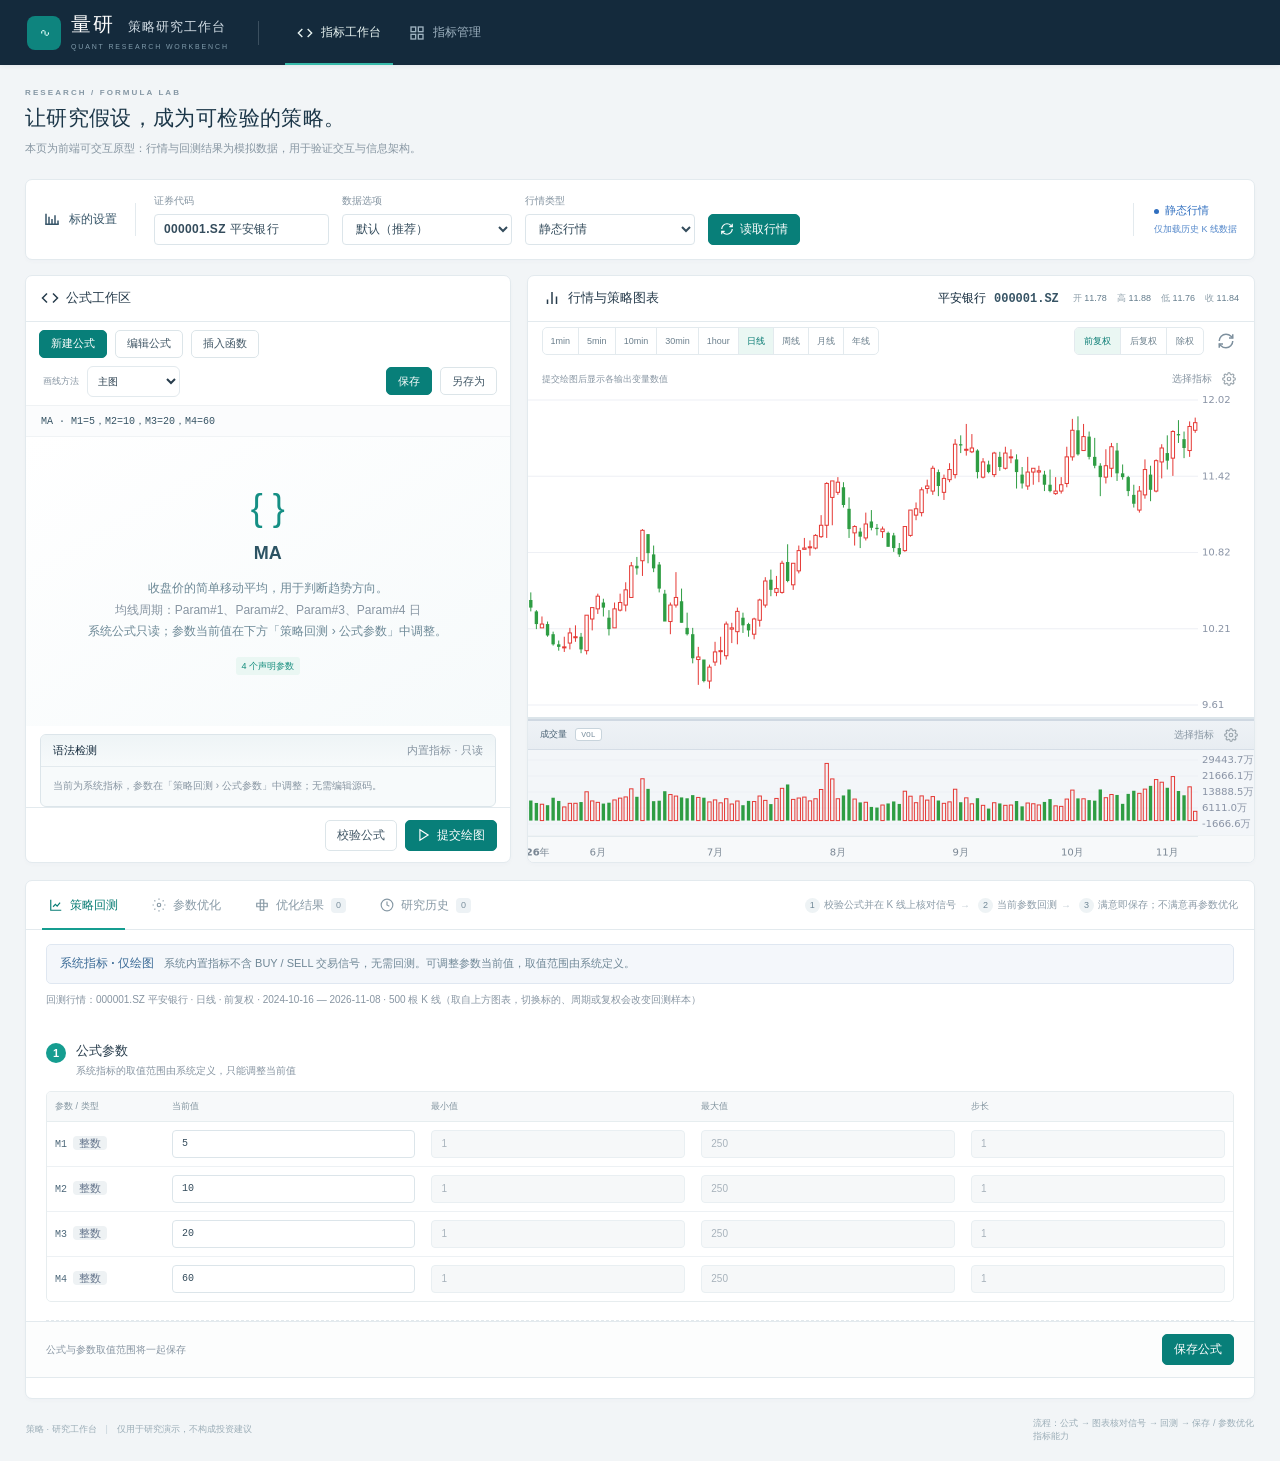
==== commit 79c10269: "移除公式工作区文件栏的上架状态标识 Co-authored-by: Cursor <cursoragent@cursor.com>" ====
--- a/index.html
+++ b/index.html
@@ -6,7 +6,7 @@
     <meta name="theme-color" content="#112639" />
     <title>量研 · 策略研究工作台</title>
     <link rel="stylesheet" href="./styles.css?v=20261112m" />
-    <link rel="stylesheet" href="./platform.css?v=20261119b" />
+    <link rel="stylesheet" href="./platform.css?v=20261120b" />
   </head>
   <body>
     <a class="skip-link" href="#main-content">跳转到主内容</a>
@@ -39,11 +39,7 @@
         >
       </nav>
       <div class="topbar-right">
-        <span class="local-service"><i class="connected" aria-hidden="true"></i>本地工作区</span>
-        <label class="identity-switch" title="原型演示：切换身份查看不同角色的可用操作">
-          <span>当前身份</span>
-          <select id="identity-select" aria-label="切换演示身份"></select>
-        </label>
+        <div class="user-menu" id="user-menu"></div>
       </div>
     </header>
 
@@ -53,12 +49,6 @@
           <div class="eyebrow">RESEARCH / FORMULA LAB</div>
           <h1>让研究假设，成为可检验的策略。</h1>
           <p>本页为前端可交互原型：行情与回测结果为模拟数据，用于验证交互与信息架构。</p>
-        </div>
-        <div class="heading-actions">
-          <span class="privacy-note">
-            <span class="heading-dot" aria-hidden="true"></span>
-            不向公网发送您的公式草稿；导出与协作请使用团队约定流程。
-          </span>
         </div>
       </div>
 
@@ -193,7 +183,6 @@
           <div class="editor-filebar">
             <div class="editor-filebar-main">
               <span class="editor-filebar-label mono" id="editor-filebar-label" title="">未命名公式</span>
-              <button type="button" class="indicator-chip" id="filebar-indicator-chip" data-tone="none">未登记为指标</button>
               <button
                 type="button"
                 class="icon-button editor-filebar-gear"
@@ -257,14 +246,6 @@
                 </svg>
                 提交绘图
               </button>
-            <span class="formula-actions-sep" aria-hidden="true"></span>
-            <button type="button" class="publish-button" id="btn-publish" title="保存为指标版本，进入审核 → 研发接入 → 上架流程">
-              <svg width="14" height="14" viewBox="0 0 24 24" fill="none" stroke="currentColor" stroke-width="2">
-                <path d="M12 19V5" />
-                <path d="M5 12l7-7 7 7" />
-              </svg>
-              提交发布
-            </button>
           </div>
         </section>
 
@@ -1130,87 +1111,21 @@
       </div>
     </div>
 
-    <!-- 提交发布：保存为指标版本 -->
-    <div class="modal-mask" id="publish-mask" hidden role="presentation">
-      <div class="modal modal-lg publish-modal" role="dialog" aria-labelledby="publish-title" aria-modal="true">
+    <!-- 保存 / 另存为：指标信息 -->
+    <div class="modal-mask" id="save-mask" hidden role="presentation">
+      <div class="modal modal-lg save-modal" role="dialog" aria-labelledby="save-title" aria-modal="true">
         <header class="modal-head">
-          <h3 id="publish-title">提交发布</h3>
-          <p class="modal-meta" id="publish-meta"></p>
+          <h3 id="save-title">保存指标</h3>
+          <p class="modal-meta" id="save-meta"></p>
         </header>
-        <div class="modal-body publish-body">
-          <div id="publish-form">
-            <section class="pub-section">
-              <h4><span class="pub-no">1</span>发布前检查</h4>
-              <ul class="pub-checks" id="publish-checks"></ul>
-            </section>
-
-            <section class="pub-section">
-              <h4><span class="pub-no">2</span>指标信息</h4>
-              <div class="pub-grid">
-                <label class="field"><span>指标名称 *</span><input type="text" id="pub-name" maxlength="24" placeholder="后台与审核中使用的名称" /></label>
-                <label class="field"><span>指标编码</span><input type="text" id="pub-code" disabled /></label>
-                <label class="field"><span>分类</span><select id="pub-category"></select></label>
-                <label class="field"><span>C 端展示名</span><input type="text" id="pub-display" maxlength="16" placeholder="留空则同指标名称" /></label>
-                <label class="field pub-span2"><span>简介（C 端指标说明页展示）</span><input type="text" id="pub-summary" maxlength="80" placeholder="一句话说明指标用途与读法" /></label>
-                <label class="field"><span>可见范围</span><select id="pub-visibility"></select></label>
-              </div>
-            </section>
-
-            <section class="pub-section">
-              <h4><span class="pub-no">3</span>下发契约<small class="muted">C 端与云端计算按字段编码对齐，字段增删属于契约变更</small></h4>
-              <div class="table-scroll">
-                <table class="pub-table">
-                  <thead><tr><th>下发</th><th>字段编码</th><th>展示名</th><th>类型</th><th>默认窗格</th><th>精度</th></tr></thead>
-                  <tbody id="pub-outputs"></tbody>
-                </table>
-              </div>
-              <div class="pub-sub-head">
-                <strong>参数与 C 端可调范围</strong>
-                <span class="muted small">取自「策略回测 › 公式参数」的允许范围，C 端用户只能在此范围内调整</span>
-              </div>
-              <div class="table-scroll">
-                <table class="pub-table">
-                  <thead><tr><th>参数</th><th>类型</th><th>默认值</th><th>可调范围</th><th>步长</th></tr></thead>
-                  <tbody id="pub-params"></tbody>
-                </table>
-              </div>
-              <div class="notice info pub-diff" id="pub-diff" hidden></div>
-            </section>
-
-            <section class="pub-section">
-              <h4><span class="pub-no">4</span>云端计算配置<small class="muted">研发据此排期算力与历史回算</small></h4>
-              <div class="pub-calc">
-                <div class="field"><span>适用周期 *</span><div class="pub-checks-inline" id="pub-periods"></div></div>
-                <div class="pub-grid">
-                  <label class="field"><span>标的范围</span><select id="pub-universe"></select></label>
-                  <label class="field"><span>历史回溯（根）</span><input type="number" id="pub-lookback" min="60" max="5000" step="10" /></label>
-                </div>
-                <div class="field"><span>计算方式</span><div class="pub-checks-inline" id="pub-trigger"></div></div>
-              </div>
-            </section>
-
-            <section class="pub-section">
-              <h4><span class="pub-no">5</span>版本说明 *</h4>
-              <textarea id="pub-note" rows="2" maxlength="200" placeholder="本次变更内容，审核员与运营将据此判断影响面"></textarea>
-            </section>
-          </div>
-
-          <div class="publish-done" id="publish-done" hidden>
-            <div class="publish-done-icon" aria-hidden="true">✓</div>
-            <h3 id="publish-done-title">已提交审核</h3>
-            <p class="muted" id="publish-done-desc"></p>
-            <ol class="publish-flow" id="publish-done-steps"></ol>
-          </div>
-        </div>
-        <footer class="modal-foot publish-foot" id="publish-foot-form">
-          <span class="publish-foot-hint" id="publish-foot-hint"></span>
-          <button type="button" id="publish-cancel">取消</button>
-          <button type="button" id="btn-publish-save">仅保存版本</button>
-          <button type="button" class="primary" id="btn-publish-submit">保存并提交审核</button>
-        </footer>
-        <footer class="modal-foot" id="publish-foot-done" hidden>
-          <button type="button" id="btn-publish-close">继续编辑</button>
-          <button type="button" class="primary" id="btn-publish-goto">前往指标管理</button>
+        <div class="modal-body">
+          <p class="save-notice" id="save-notice" hidden></p>
+          <div id="save-form"></div>
+        </div>
+        <footer class="modal-foot">
+          <span class="save-foot-hint" id="save-foot-hint"></span>
+          <button type="button" id="save-cancel">取消</button>
+          <button type="button" class="primary" id="save-ok">保存</button>
         </footer>
       </div>
     </div>
@@ -1236,10 +1151,12 @@
     <script src="./formula-plot.js?v=20261112o" defer></script>
     <script src="./formula-caret-tools.js?v=20251109y" defer></script>
     <script src="./symbol-search.js?v=20261112c" defer></script>
-    <script src="./formula-editor-ui.js?v=20261119b" defer></script>
+    <script src="./indicator-registry.js?v=20261120d" defer></script>
+    <script src="./indicator-form.js?v=20261120b" defer></script>
+    <script src="./user-menu.js?v=20261120b" defer></script>
+    <script src="./formula-editor-ui.js?v=20261120b" defer></script>
     <script src="./research-engine.js?v=20261112m" defer></script>
-    <script src="./app.js?v=20261119b" defer></script>
-    <script src="./indicator-registry.js?v=20261119b" defer></script>
-    <script src="./workbench-publish.js?v=20261119b" defer></script>
+    <script src="./app.js?v=20261120b" defer></script>
+    <script src="./workbench-publish.js?v=20261120c" defer></script>
   </body>
 </html>
